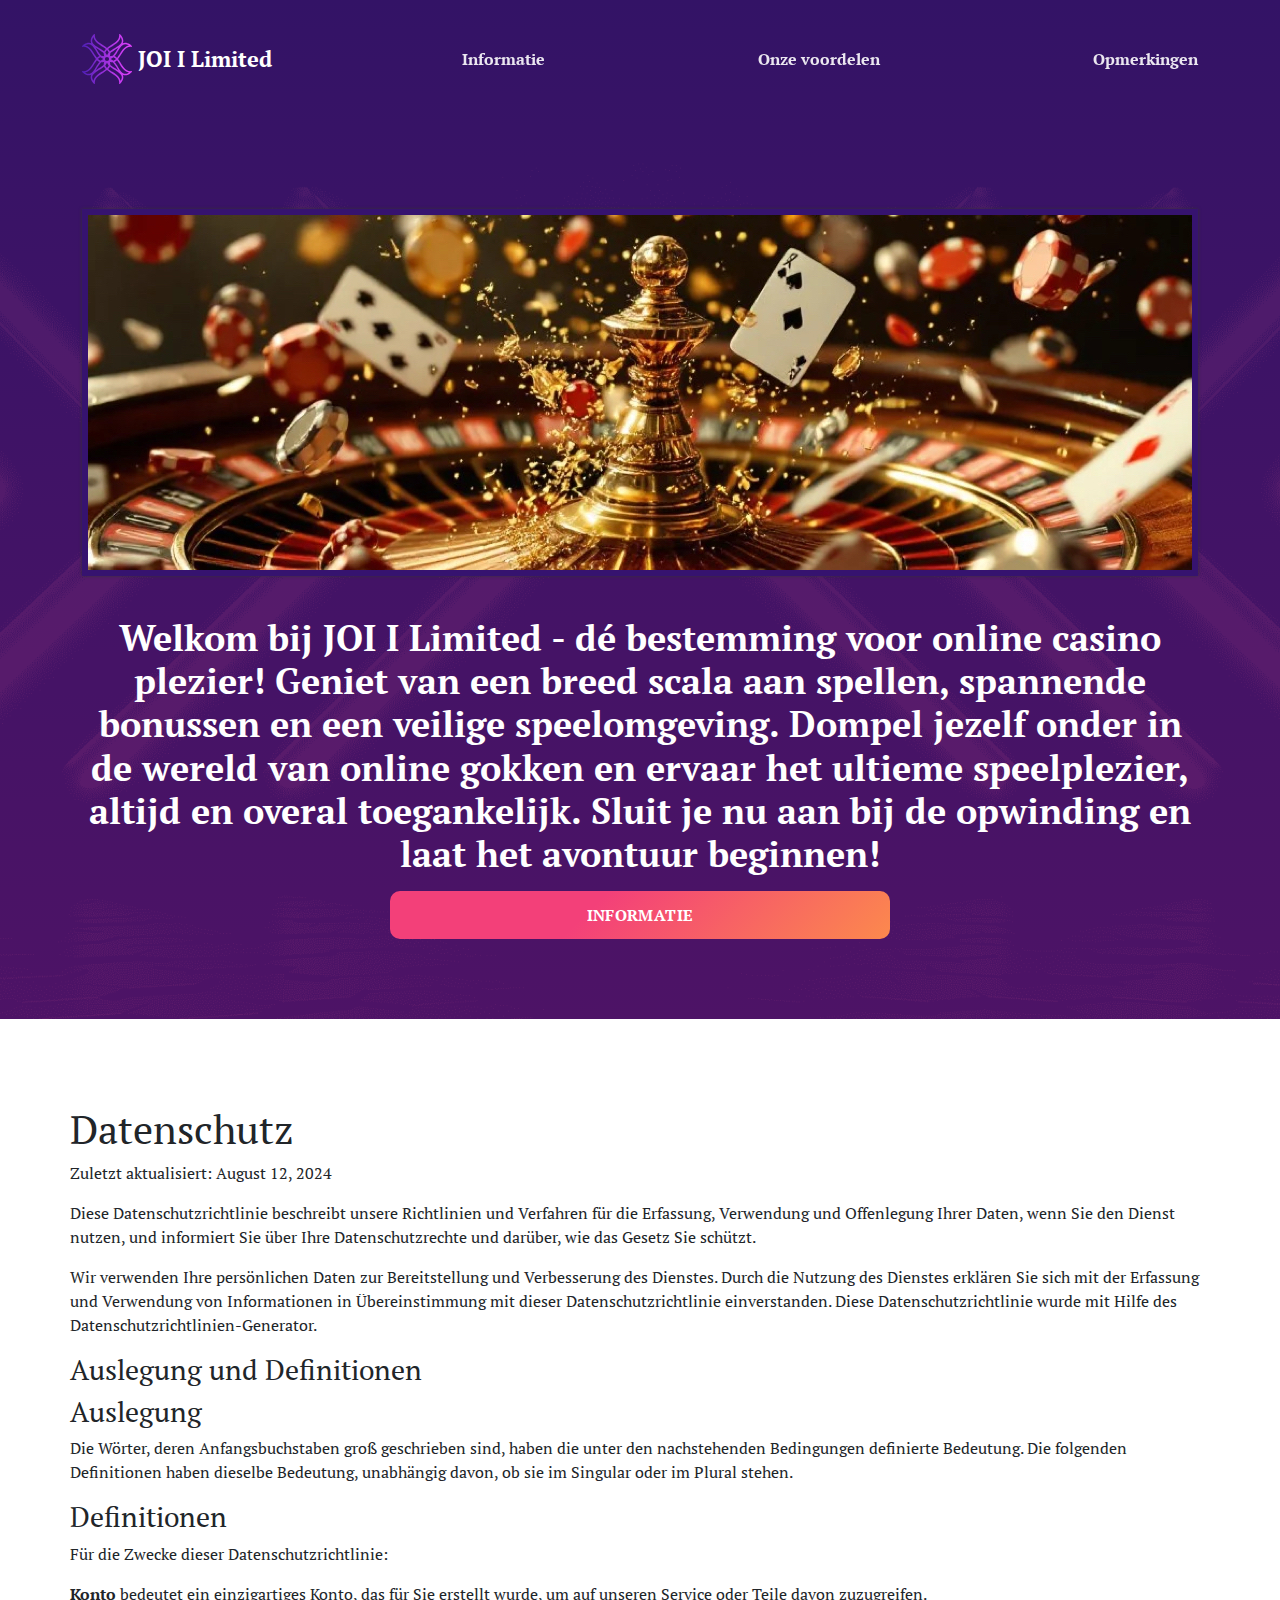
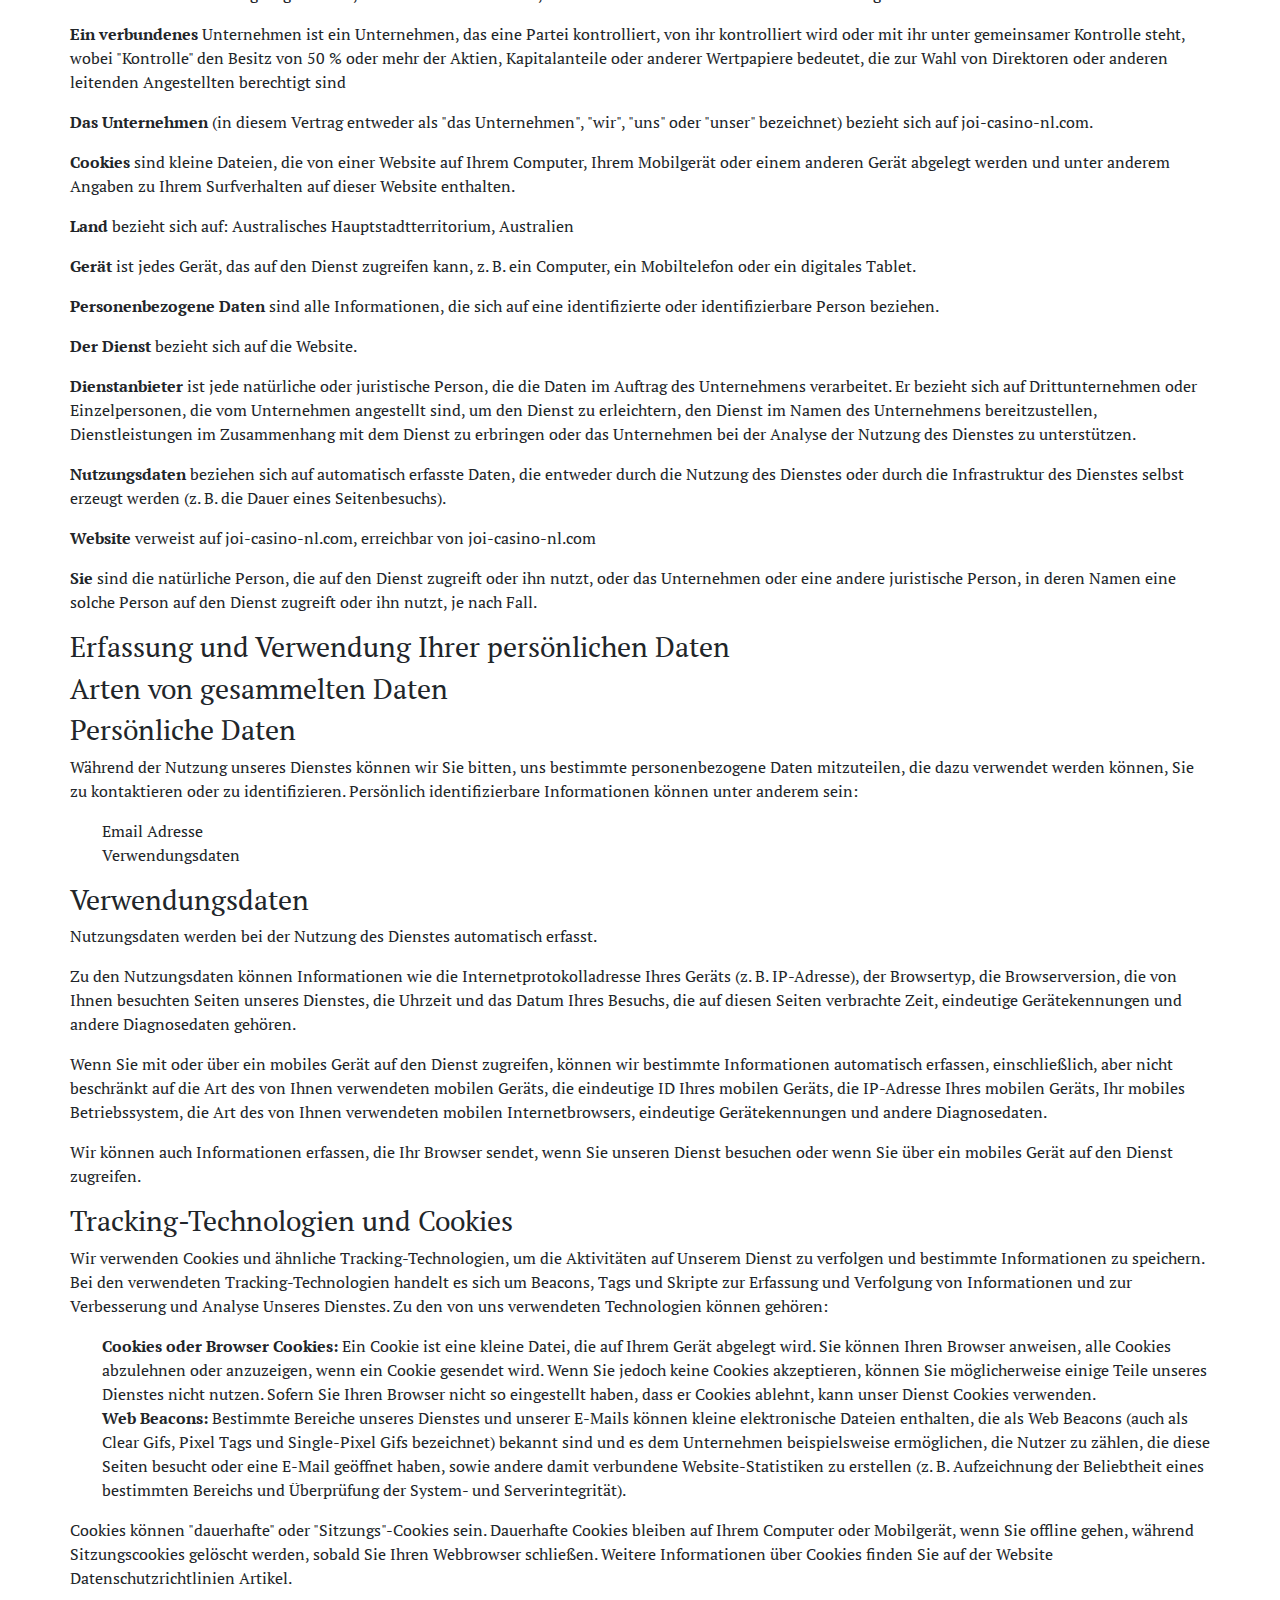
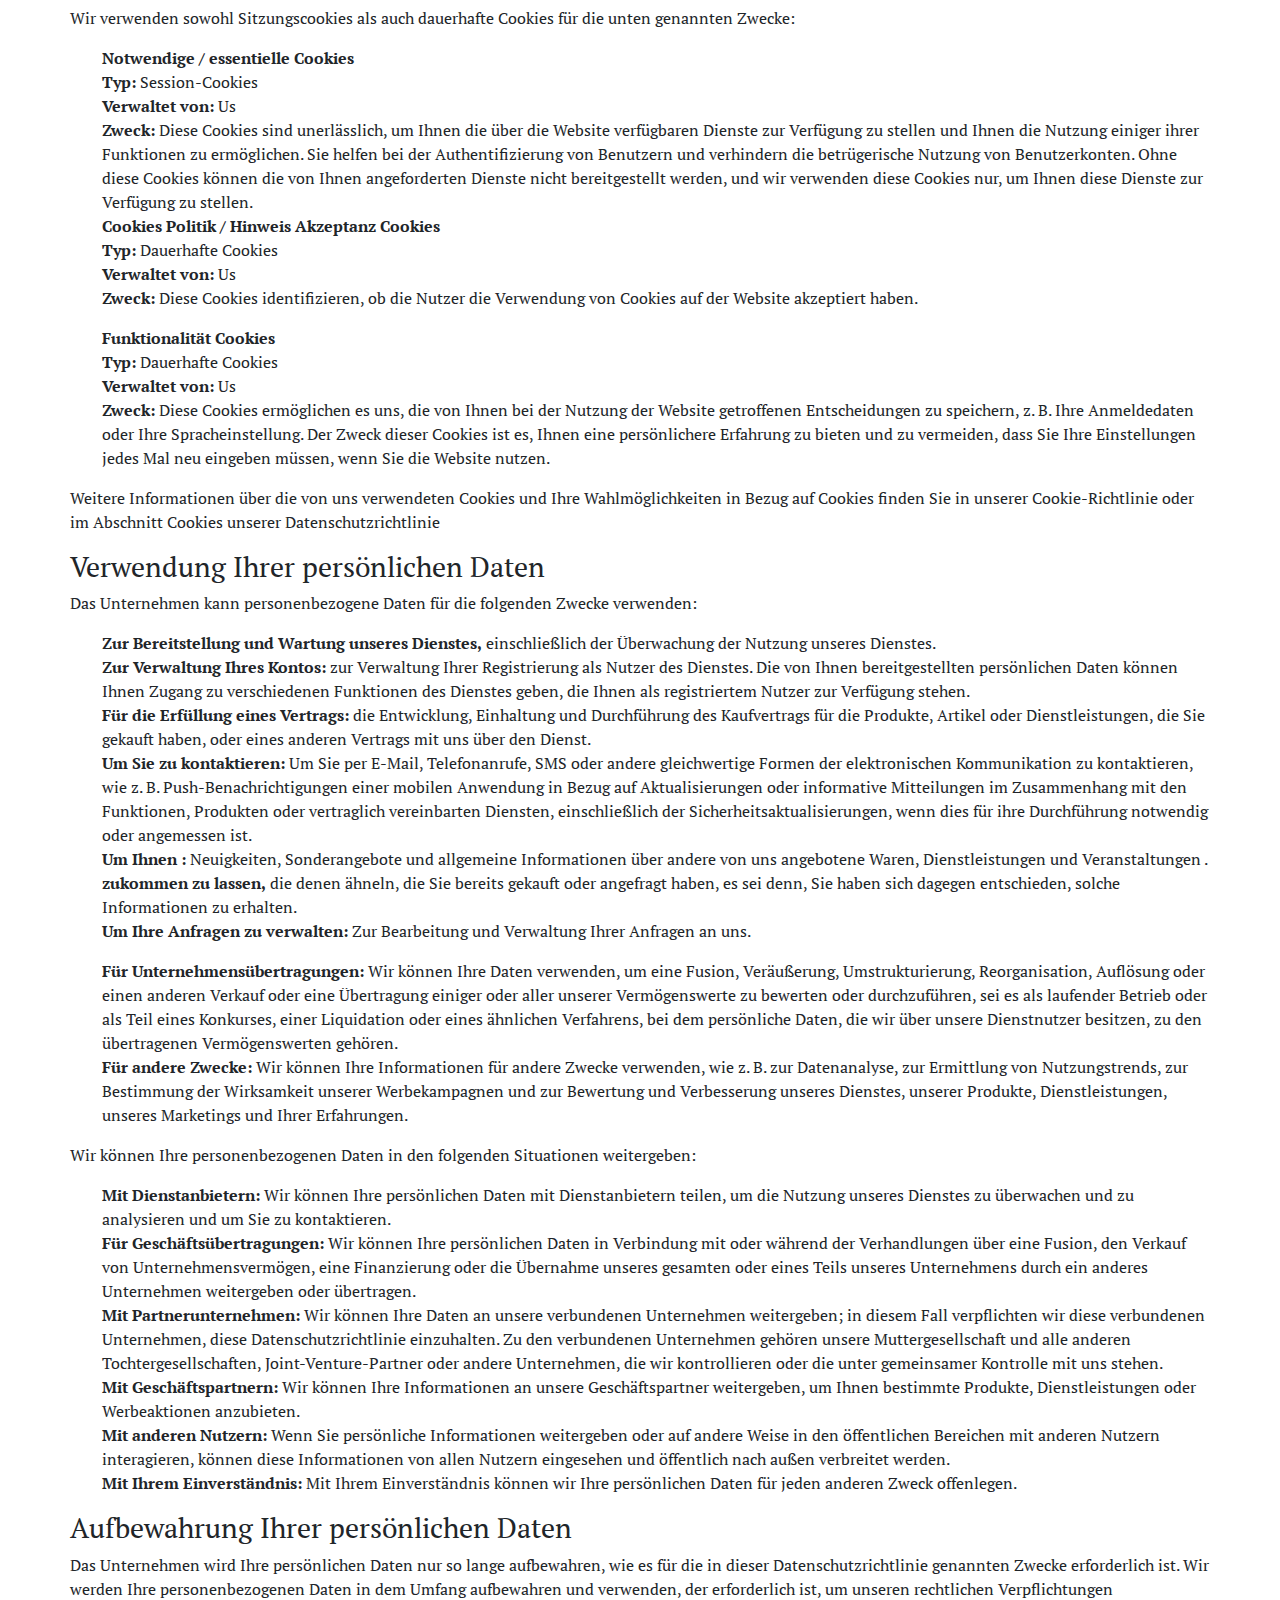
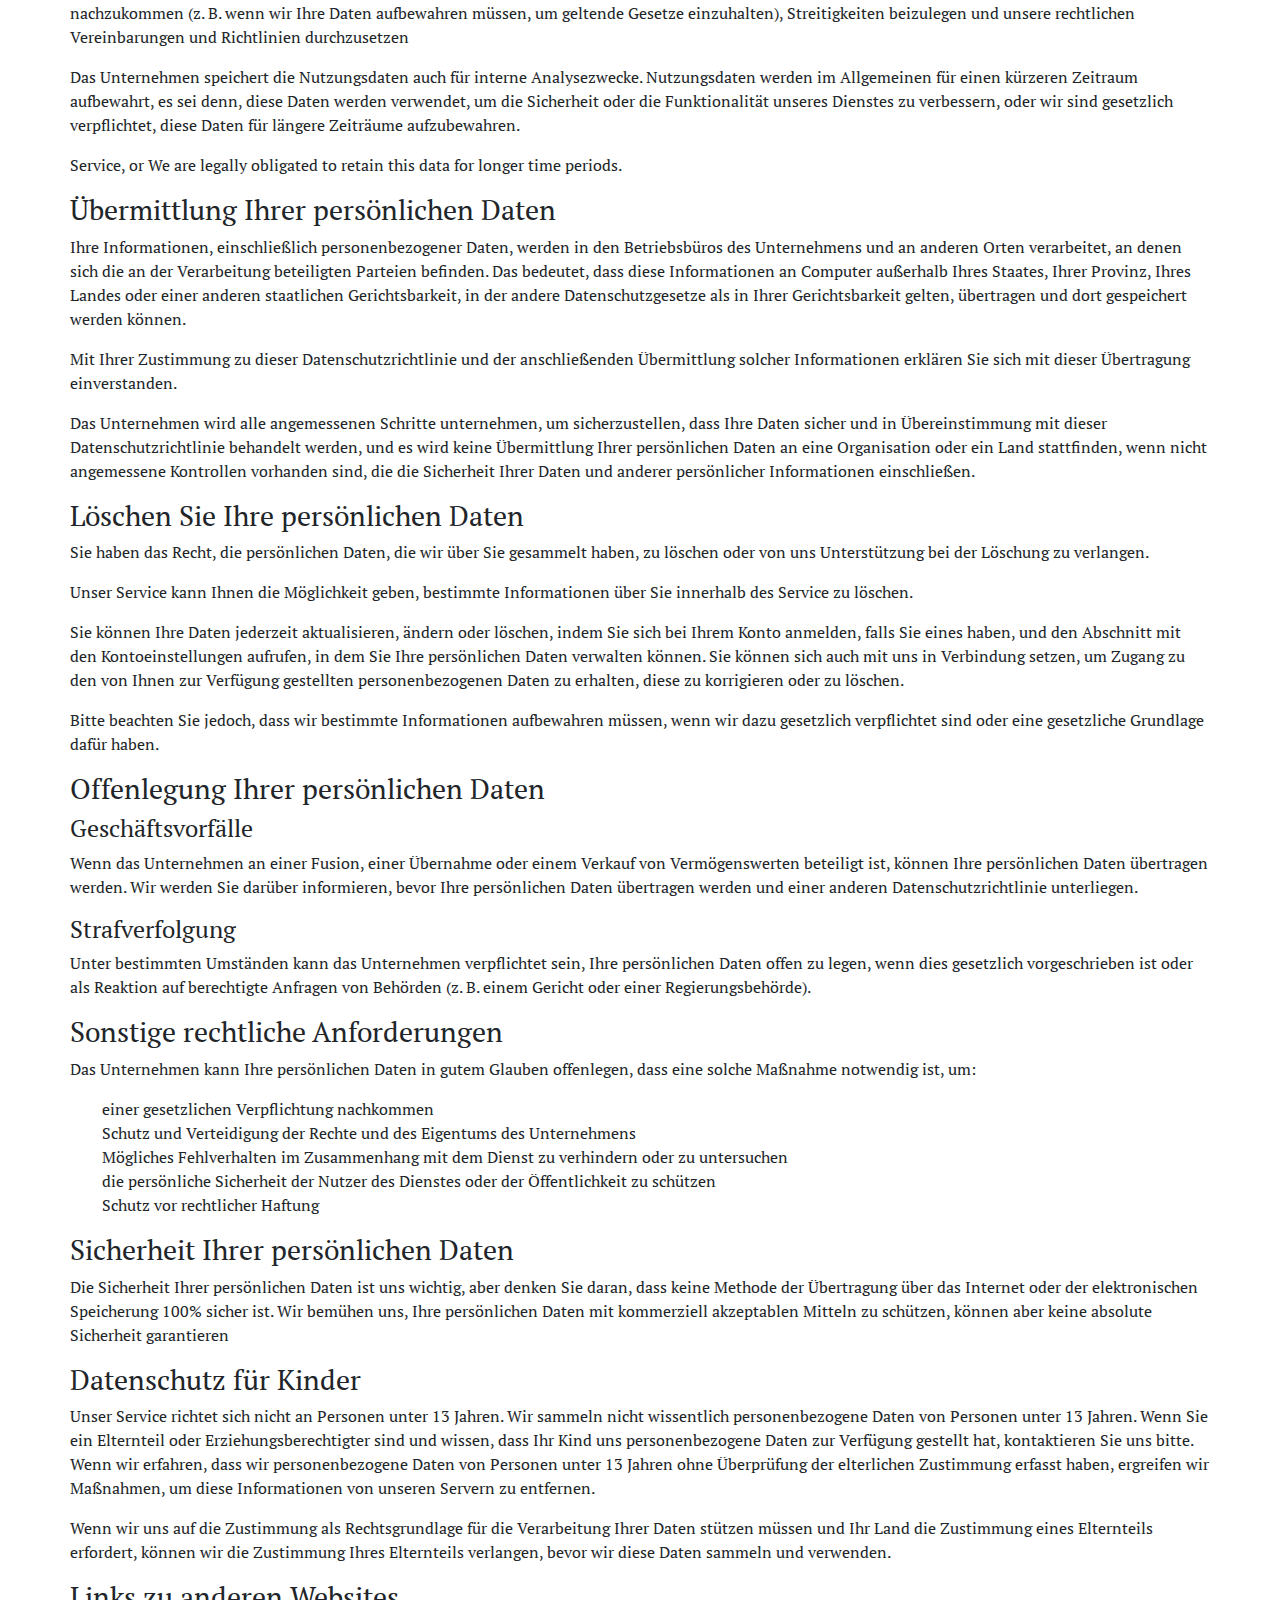
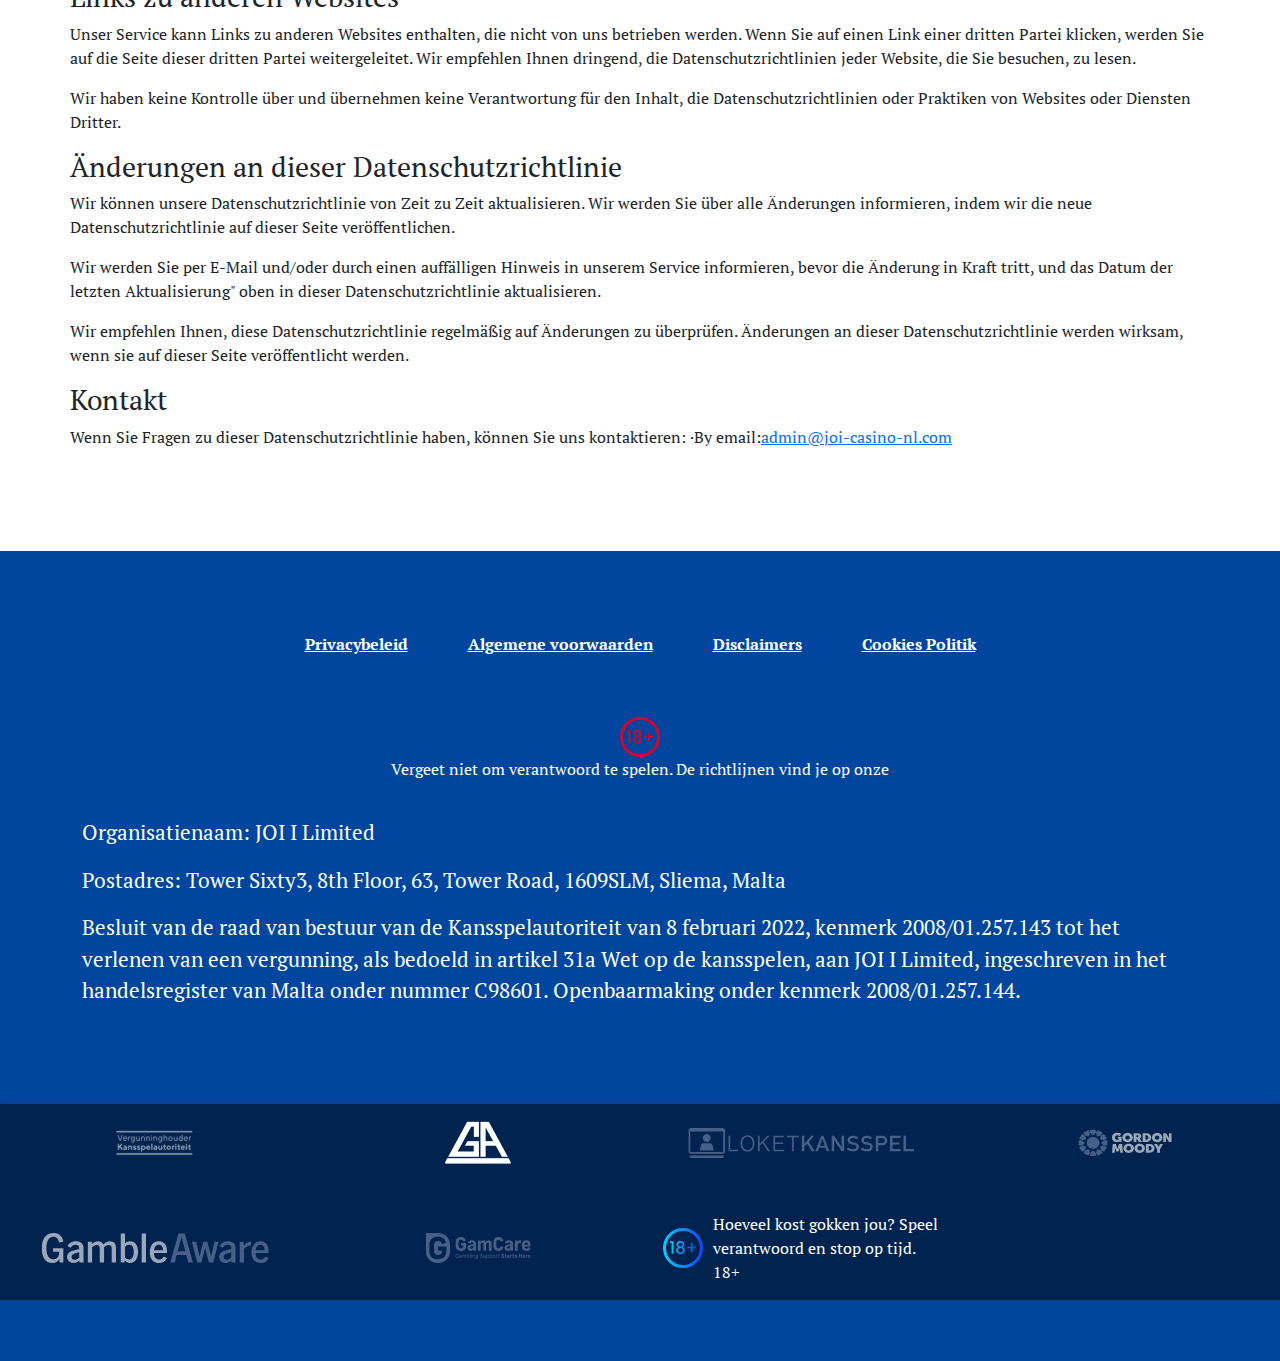
==== agreement.html @ bc94629d "1" ====
<!DOCTYPE html>
<html>
    <head>
        <meta charset="UTF-8">
        <meta name="viewport" content="width=device-width">
        <title>JOI I Limited : Privacybeleid</title>
        <meta property="og:title" content="JOI I Limited : Privacybeleid" />
        <meta property="og:image" content="homepage-logo.svg"/>
        
        <meta property="og:description" content="JOI I Limited : Privacybeleid">
        <meta name="description" content="JOI I Limited : Privacybeleid">
        <link rel="stylesheet" href="public/style/bootstrap.css">
        <link rel="stylesheet" href="public/style/jquery.fancybox.css">
        <link rel="stylesheet" href="public/style/button.css">
        <link rel="stylesheet" href="public/style/bootstrap-icons.css">
        <link rel="stylesheet" href="public/style/slick.css">
        <link rel="stylesheet" href="public/style/slick-theme.css">
        <link rel="preconnect" href="https://fonts.googleapis.com">
        <link rel="preconnect" href="https://fonts.gstatic.com" crossorigin>
        

        <link rel="shortcut icon" href="homepage-logo.svg" type="image/x-icon">
        <link href="https://fonts.googleapis.com/css2?family=PT+Serif:ital,wght@0,400;0,700;1,400;1,700&display=swap" rel="stylesheet">
        <link href="https://fonts.googleapis.com/css2?family=Bebas+Neue&display=swap" rel="stylesheet">
        <script src="public/script/jquery.min.js"></script>

        <style>
            li{
                list-style: none;
            }
            body{
                font-family: 'PT Serif', sans-serif !important;
                font-size: 1em;
                margin: 0;
                padding: 0;
                publicection: {publicction-white};
                box-sizing: border-box;
            }

            .wrapFirst{
                background-image: linear-gradient(to bottom, #36136f, #3e136f, #45136f, #4c136f, #52136f);
                min-height: 440px;
            }
            .bgbox{
                width: 100%;
                min-height: 440px;
                background: url(static/images/LightBackground-2025-01-03_17-19-060.png);
                background-position: center;
                background-size: cover;
                color: #ffffff;
            }
            .bgbox2{
                width: 100%;
                background: url(static/images/LightBackground-2025-01-03_17-19-061.png);
                background-position: center;
                background-size: cover;
                color: #ffffff;
            }
            .bgbox3{
                width: 100%;
                background: url(static/images/LightBackground-2025-01-03_17-19-062.png);
                background-position: center;
                background-size: cover;
                color: #ffffff;
            }
            .wrapFirst--logo{
                display: flex;
                align-items: center;
                gap: 6px;
            }
            .wrapFirst--logo img{
                width: 50px;
            }
            .wrapFirst--logo h2{
                font-size: 22px;
                font-weight: bold;
                margin: 0px;

            }
            .form-forma {
                display: flex;
                flex-publicection: column;
                gap: 14px;
            }
            
            .input-main--holderitem{
                display: block;
                width: 100%;
                padding: 0.375rem 0.75rem;
                font-size: 1rem;
                font-weight: 400;
                line-height: 1.5;
                color: #212529;
                background-color: #fff;
                background-clip: padding-box;
                border: 1px solid #ced4da;
                -webkit-appearance: none;
                -moz-appearance: none;
                appearance: none;
                border-radius: 0.25rem;
                transition: border-color .15s ease-in-out,box-shadow .15s ease-in-out;
            }
            .textarea-main--holderitem{
                width: 100%;
                border: 1px solid #ced4da;
                border-radius: 0.25rem;
                padding: 0.375rem 0.75rem;
            }
            .nav__container{
                padding-top: 34px;
                padding-bottom: 64px;
            }
            .navbar--box{
                padding: 0;
                margin: 0;
                display: flex;
                align-items: center;
                gap: 14px;
                justify-content: space-between;
            }
            .navbar--box li{
                list-style: none;
                font-weight: bold;
                text-transform: inherit;
                font-size: 16px;
                line-height: calc(16px - 1px);
            }
            .navbar--box a{
                text-decoration: none;
                color: inherit;
                opacity: 0.9;
            }
            .navbar--box a:hover{
                opacity: 0.7;
            }
            .header--block{
                padding-top: 61px;
                padding-bottom: 64px;
            }
            .header--block h3{
                font-size: 36px;
            }
            .header--block img{
                height: 367px;
                width: 100%;
                object-fit: cover;
                border: 6px solid #36136F;
                border-radius: 0px;
            }
            .header--block .row{
                align-items: center;
                position: relative;
            }
            .head-button{
                padding: 16px;
                text-decoration: none;
                max-width: 500px;
                width: 100%;
                margin: 16px auto;
            }
            .head-button:hover{
                color: inherit;
            }
            .flexBlock, .main--box{
                display: flex;
                flex-publicection: {flex_publicection_column_no_boot};
            }
            .bnw{
                background: #00469E;
                color: #ffffff;
            }
            .paddFirst{
                padding-top: 61px;
                padding-bottom: 61px;
            }
            .margFirst{
                margin-top: 61px;
                margin-bottom: 61px;
            }
            .comm--box{
                background: #36136F;
            }
           
            :root {
      --star-size: 22px;
      --star-color: rgb(235, 235, 235);
      --star-background: #009A44;
  }
  .starsbox {
      --percent: calc(var(--rating) / 5 * 100%);
      display: inline-block;
      font-size: var(--star-size);
      font-family: Times;
      line-height: 1;
  }
  .starsbox::before {
      content: '✶✶✶✶✶';
      letter-spacing: 3px;
      background: linear-gradient(90deg, var(--star-background) var(--percent), var(--star-color) var(--percent));
      -webkit-background-clip: text;
      -webkit-text-fill-color: transparent;
  }
  .review--block{
      display: flex;
      justify-content: center;
      gap: 23px;
      align-items: flex-start;
  }
  .review--block__item{
      display: flex;
      flex-direction: column;
      gap: 14px;
      width: 30%;
      align-items: center;
      justify-content: center;
      background: rgba(0,0,0,0.5); color: #fff;;
      padding: 16px;
      border-bottom: 0px solid #f7f3e9;
      border-top: 0px solid #f7f3e9;
      border-radius: 0px;
  }
  .review--block-image{
      display: flex;
      align-items: center;
      justify-content: space-between;
      gap: 14px;
      flex-direction: row;
      width: 100%;
  }
  .review--block-image__picture img{
      width: 82px;
      border-radius: 0%;
  }
  .review--block-info{
      text-align: start;
      display: flex;
      flex-direction: column;
      gap: 14px
  }
  .block-info__name{
      font-size: 16px;
      font-weight: 600;
      text-align: center;
  }
  @media(max-width:768px){
      .review--block{
          flex-direction: column;
      }
      .review--block__item{
          width: 100%;
      }
  }

            .benef-wrap{
      display: flex;
      flex-direction: column;
      gap: 16px;
  }
  .benef-wrap--item{
      display: flex;
      gap: 16px;
      align-items: center;
      background: rgba(0,0,0,0.5); color: #fff;
      padding: 16px;
      border-radius: 0px;
      border-top: 0px solid #1F0B3F;
      border-bottom: 0px solid #1F0B3F;
      box-shadow: 0px 0px 2px #393838;
  }
  .benef-wrap--item__number{
      font-size: 40px;
      width: calc(40px + 10px);
      flex-shrink: 0;
      opacity: 0.7;
  }
  .benef-wrap--item__text{
      font-size: 21px;
  }

            .gallery {
      display: grid;
      grid-template-columns: repeat(9, 1fr);
      grid-template-rows: repeat(6, 5vw);
      grid-gap: 1.5rem;
    }

    .gallery__img {
      width: 100%;
      height: 100%;
      object-fit: cover;
      display: block;
    }

    .gallery__item--1 {
      grid-column-start: 1;
      grid-column-end: 4;
      grid-row-start: 1;
      grid-row-end: 4;
    }

    .gallery__item--2 {
      grid-column-start: 4;
      grid-column-end: 7;
      grid-row-start: 1;
      grid-row-end: 4;

    }

    .gallery__item--3 {
      grid-column-start: 7;
      grid-column-end: 10;
      grid-row-start: 1;
      grid-row-end: 4;
    }

    .gallery__item--4 {
      grid-column-start: 1;
      grid-column-end: 4;
      grid-row-start: 4;
      grid-row-end: 7;
    }

    .gallery__item--5 {
      grid-column-start: 4;
      grid-column-end: 7;
      grid-row-start: 4;
      grid-row-end: 7;
    }

    .gallery__item--6 {
      grid-column-start: 7;
      grid-column-end: 10;
      grid-row-start: 4;
      grid-row-end: 7;
    }

            .mainPic--box img{
                max-width: 100%;
                height: 100%;
                object-fit: cover;
            }
            figure{
                margin: 0;
            }
            .partners--box{

            }
            .partners--box h3{
                font-size: 36px;
                font-weight: 600;
                margin-bottom: 34px;
                text-align: start;
            }

            .partnersBlock--item{
                margin: 0px 25px;
            }
            .partnersBlock--item img{
                max-width: 220px;
                width: 100%;
                height: 100px;
                object-fit: contain;
                margin: 0 auto;
            }
            .prc--box{
                font-size: 36px;
                margin-bottom: 0;
                font-weight: 600;
                color: #36136F;
            }
            .benef-wrap{
      display: flex;
      flex-direction: column;
      gap: 16px;
  }
  .benef-wrap--item{
      display: flex;
      gap: 16px;
      align-items: center;
      background: rgba(0,0,0,0.5); color: #fff;
      padding: 16px;
      border-radius: 0px;
      border-top: 0px solid #1F0B3F;
      border-bottom: 0px solid #1F0B3F;
      box-shadow: 0px 0px 2px #393838;
  }
  .benef-wrap--item__number{
      font-size: 40px;
      width: calc(40px + 10px);
      flex-shrink: 0;
      opacity: 0.7;
  }
  .benef-wrap--item__text{
      font-size: 21px;
  }
            .formhere{
                display: flex;
                gap: 23px;
            }
            .formhere form > div{
                margin: 16px 0px;
            }
            .formhere button{
                padding: 14px;
                width: 100%;
            }
            .slick-dots li.slick-active button:before, .slick-dots li button:before{
                color: #ffffff;
            }
            .callout--box .row{
                flex-publicection: {flex_publicection_noboot_row};
            }
            .mntbn{
                text-decoration: none;
                width: 100%;
                max-width: 600px;
                margin: 34px auto 0px auto;
                padding: 16px;
                color: inherit;
                display: flex;
                align-items: center;
                justify-content: center;
            }
            .mntbn:hover{
                color: inherit;
            }
            .contact--box .row{
                flex-publicection: {flex_publicection_noboot_row};
            }
            .contacting{
              display: flex;
              align-items: center;
              gap: 16px;
              font-weight: 600;
              width: 100%;
              margin: 0 auto;
              justify-content: center;
              flex-wrap: wrap;
            }
            .contacting__item{
                display: flex;
                align-items: center;
                gap: 6px;
            }

            .contacting__item a{
                text-decoration: none;
                color: inherit;
            }

            .prbvb{
              display: flex;
              gap: 60px;
              align-items: center;
              justify-content: center;
              flex-wrap: wrap;
            }
            .prbvb a{
              color: inherit;
              text-decoration: underline !important;
            }
            .prbvb a:hover{
              text-decoration: none;
            }
            .contact--box form{
                display: flex;
                flex-publicection: column;
                gap: 14px;
            }
            .contact--box form > div{
                display: flex;
                gap: 6px;
            }
            .contact--box h4{
                margin-bottom: 14px;
            }
            .contact--box form button{
                padding: 6px;
                width: 100%;
            }
            .contact--box form a{
                color: inherit;
                opacity: 0.8;
            }
            
            .review--item__ibox img {
                width: 85px !important;
            }

           


            @media (min-width: 576px){
                #cookie-account--thumbnailme.show{
                    display: flex;
                }

            }

            @media (max-width: 575px){
                #cookie-account--thumbnailme.show{
                    display: flex;
                    flex-publicection: column;
                }
                button{
                    width: 100%;
                }
            }
            .partnersBlock{
                publicection: ltr;
            }
            @media (max-width: 992px){
    .header-logo h1{
        font-size: 22px;
    }
    .header--block .row{
        flex-publicection: column-reverse !important;
        text-align: center;
    }
    .header--block h3{
        margin-top: 30px;
    }
}
@media(max-width: 760px){
    .contact--box .row{
        flex-publicection: column !important;
        gap: 30px;
    }
    .nav__container .row{
        flex-publicection: column !important;
        gap: 30px;
    }
    .navbar--box{
        flex-wrap: wrap;
    }
    .nav__container .col-4, .nav__container .col-8{
        width: 100% !important;
    }
    .wrapFirst--logo{
        justify-content: center;
    }
    .header--block img{
        height: auto;
    }
    .header--block h3{
        font-size: 28px;
    }

}
@media(max-width: 480px){
    .navbar--box{
        flex-publicection: column;
    }

}
            @media(max-width:1620px){


              .prtns {
                grid-template-columns: repeat(4, 1fr) !important;
              }
            }

            @media(max-width: 992px){


              .prtns {
                grid-template-columns: repeat(3, 1fr) !important;
              }
            }

            @media(max-width: 768px){


              .prtns {
                grid-template-columns: repeat(2, 1fr) !important;
              }
            }


            @media(max-width:575px){
              .prtns {
                grid-template-columns: repeat(1, 1fr) !important;
              }
            }
            .prtns{
              display: grid;
              grid-template-columns: repeat(7, 1fr);
              gap: 46px;
              align-items: center;
              background: rgba(0,0,0,0.5); color: #fff;
              padding: 16px;
              border-radius: 0px;
              border-top: 0px solid #1F0B3F;
              border-bottom: 0px solid #1F0B3F;
              box-shadow: 0px 0px 2px #393838;
            }

            .prtns a{
              flex: 1;
              display: flex;
              gap: 10px;
              justify-content: center;
            }
        </style>
        
        
        </head>

        <body>
            
            <div class="wrapFirst">
                <div class="bgbox">
                    <div class="container nav__container offerfw--details">
                        <div class="row" style="align-items: center;">
                            <div class="col-4">
                                <div class="wrapFirst--logo">
                                    <img src="homepage-logo.svg" alt="">
                                    <h2>JOI I Limited</h2>
                                </div>
                            </div>
                            <div class="col-8">
                                <ul class="navbar--box">
                                    <li><a href="./#ab">Informatie</a></li>
                                    <li><a href="./#bf">Onze voordelen</a></li>
                                    <li><a href="./#rw">Opmerkingen</a></li>
                                     
                                </ul>
                            </div>
                        </div>
                    </div>
                    <div class="container header--block">
                        <div class="row flex-column-reverse">
                            <div class="col">
                                <h3 class="fw-bold">Welkom bij JOI I Limited - dé bestemming voor online casino plezier! Geniet van een breed scala aan spellen, spannende bonussen en een veilige speelomgeving. Dompel jezelf onder in de wereld van online gokken en ervaar het ultieme speelplezier, altijd en overal toegankelijk. Sluit je nu aan bij de opwinding en laat het avontuur beginnen!</h3>
                                <a href="./#ab" class="bt-2 head-button">Informatie</a>
                            </div>
                            <div class="col">
                                <img src="static/images/1.jpg" alt="">
                            </div>
                        </div>
                    </div>
                </div>
            </div>
            

<div class="container" style="padding: 86px 0px;">
    <div class="content-block privacy-one">
        <div class="Dtnv"><h1 class="HAok">Datenschutz</h1>
            <p class="gRDv">Zuletzt aktualisiert: August 12, 2024</p>
            <p class="gRDv">Diese Datenschutzrichtlinie beschreibt unsere Richtlinien und Verfahren für die Erfassung,
                Verwendung und Offenlegung Ihrer Daten, wenn Sie den Dienst nutzen, und informiert Sie über Ihre
                Datenschutzrechte und darüber, wie das Gesetz Sie schützt.</p>
            <p class="gRDv">Wir verwenden Ihre persönlichen Daten zur Bereitstellung und Verbesserung des Dienstes.
                Durch die Nutzung des Dienstes erklären Sie sich mit der Erfassung und Verwendung von Informationen in
                Übereinstimmung mit dieser Datenschutzrichtlinie einverstanden. Diese Datenschutzrichtlinie wurde mit
                Hilfe des Datenschutzrichtlinien-Generator.</p>
            <h3 class="HAok">Auslegung und Definitionen</h3>
            <h3 class="HAok">Auslegung</h3>
            <p class="gRDv">Die Wörter, deren Anfangsbuchstaben groß geschrieben sind, haben die unter den nachstehenden
                Bedingungen definierte Bedeutung. Die folgenden Definitionen haben dieselbe Bedeutung, unabhängig davon,
                ob sie im Singular oder im Plural stehen.</p>
            <h3 class="HAok">Definitionen</h3>
            <p class="gRDv">Für die Zwecke dieser Datenschutzrichtlinie:</p>
            <p class="gRDv"><strong>Konto </strong> bedeutet ein einzigartiges Konto, das für Sie erstellt wurde, um auf
                unseren Service oder Teile davon zuzugreifen.</p>
            <p class="gRDv"><strong>Ein verbundenes </strong> Unternehmen ist ein Unternehmen, das eine Partei
                kontrolliert, von ihr kontrolliert wird oder mit ihr unter gemeinsamer Kontrolle steht, wobei
                "Kontrolle" den Besitz von 50 % oder mehr der Aktien, Kapitalanteile oder anderer Wertpapiere bedeutet,
                die zur Wahl von Direktoren oder anderen leitenden Angestellten berechtigt sind</p>
            <p class="gRDv"><strong>Das Unternehmen </strong> (in diesem Vertrag entweder als "das Unternehmen", "wir",
                "uns" oder "unser" bezeichnet) bezieht sich auf joi-casino-nl.com.</p>
            <p class="gRDv"><strong>Cookies </strong> sind kleine Dateien, die von einer Website auf Ihrem Computer,
                Ihrem Mobilgerät oder einem anderen Gerät abgelegt werden und unter anderem Angaben zu Ihrem
                Surfverhalten auf dieser Website enthalten.</p>
            <p class="gRDv"><strong>Land </strong> bezieht sich auf: Australisches Hauptstadtterritorium, Australien</p>
            <p class="gRDv"><strong>Gerät </strong> ist jedes Gerät, das auf den Dienst zugreifen kann, z. B. ein
                Computer, ein Mobiltelefon oder ein digitales Tablet.</p>
            <p class="gRDv"><strong>Personenbezogene Daten </strong> sind alle Informationen, die sich auf eine
                identifizierte oder identifizierbare Person beziehen.</p>
            <p class="gRDv"><strong>Der Dienst </strong> bezieht sich auf die Website.</p>
            <p class="gRDv"><strong>Dienstanbieter</strong> ist jede natürliche oder juristische Person, die die Daten
                im Auftrag des Unternehmens verarbeitet. Er bezieht sich auf Drittunternehmen oder Einzelpersonen, die
                vom Unternehmen angestellt sind, um den Dienst zu erleichtern, den Dienst im Namen des Unternehmens
                bereitzustellen, Dienstleistungen im Zusammenhang mit dem Dienst zu erbringen oder das Unternehmen bei
                der Analyse der Nutzung des Dienstes zu unterstützen.</p>
            <p class="gRDv"><strong>Nutzungsdaten </strong> beziehen sich auf automatisch erfasste Daten, die entweder
                durch die Nutzung des Dienstes oder durch die Infrastruktur des Dienstes selbst erzeugt werden (z. B.
                die Dauer eines Seitenbesuchs).</p>
            <p class="gRDv"><strong>Website </strong> verweist auf joi-casino-nl.com, erreichbar von joi-casino-nl.com
            </p>
            <p class="gRDv"><strong>Sie</strong> sind die natürliche Person, die auf den Dienst zugreift oder ihn nutzt,
                oder das Unternehmen oder eine andere juristische Person, in deren Namen eine solche Person auf den
                Dienst zugreift oder ihn nutzt, je nach Fall.</p>
            <h3 class="HAok">Erfassung und Verwendung Ihrer persönlichen Daten</h3>
            <h3 class="HAok">Arten von gesammelten Daten</h3>
            <h3 class="HAok">Persönliche Daten</h3>
            <p class="gRDv">Während der Nutzung unseres Dienstes können wir Sie bitten, uns bestimmte personenbezogene
                Daten mitzuteilen, die dazu verwendet werden können, Sie zu kontaktieren oder zu identifizieren.
                Persönlich identifizierbare Informationen können unter anderem sein:</p>
            <ul>
                <li class="gRDv">Email Adresse</li>
                <li class="gRDv">Verwendungsdaten</li>
            </ul>
            <h3 class="HAok">Verwendungsdaten</h3>
            <p class="gRDv">Nutzungsdaten werden bei der Nutzung des Dienstes automatisch erfasst.</p>
            <p class="gRDv">Zu den Nutzungsdaten können Informationen wie die Internetprotokolladresse Ihres Geräts (z.
                B. IP-Adresse), der Browsertyp, die Browserversion, die von Ihnen besuchten Seiten unseres Dienstes, die
                Uhrzeit und das Datum Ihres Besuchs, die auf diesen Seiten verbrachte Zeit, eindeutige Gerätekennungen
                und andere Diagnosedaten gehören.</p>
            <p class="gRDv">Wenn Sie mit oder über ein mobiles Gerät auf den Dienst zugreifen, können wir bestimmte
                Informationen automatisch erfassen, einschließlich, aber nicht beschränkt auf die Art des von Ihnen
                verwendeten mobilen Geräts, die eindeutige ID Ihres mobilen Geräts, die IP-Adresse Ihres mobilen Geräts,
                Ihr mobiles Betriebssystem, die Art des von Ihnen verwendeten mobilen Internetbrowsers, eindeutige
                Gerätekennungen und andere Diagnosedaten.</p>
            <p class="gRDv">Wir können auch Informationen erfassen, die Ihr Browser sendet, wenn Sie unseren Dienst
                besuchen oder wenn Sie über ein mobiles Gerät auf den Dienst zugreifen.</p>
            <h3 class="HAok">Tracking-Technologien und Cookies</h3>
            <p class="gRDv">Wir verwenden Cookies und ähnliche Tracking-Technologien, um die Aktivitäten auf Unserem
                Dienst zu verfolgen und bestimmte Informationen zu speichern. Bei den verwendeten Tracking-Technologien
                handelt es sich um Beacons, Tags und Skripte zur Erfassung und Verfolgung von Informationen und zur
                Verbesserung und Analyse Unseres Dienstes. Zu den von uns verwendeten Technologien können gehören:</p>
            <ul>
                <li class="gRDv"><strong>Cookies oder Browser Cookies:</strong> Ein Cookie ist eine kleine Datei, die
                    auf Ihrem Gerät abgelegt wird. Sie können Ihren Browser anweisen, alle Cookies abzulehnen oder
                    anzuzeigen, wenn ein Cookie gesendet wird. Wenn Sie jedoch keine Cookies akzeptieren, können Sie
                    möglicherweise einige Teile unseres Dienstes nicht nutzen. Sofern Sie Ihren Browser nicht so
                    eingestellt haben, dass er Cookies ablehnt, kann unser Dienst Cookies verwenden.
                </li>
                <li class="gRDv"><strong>Web Beacons:</strong> Bestimmte Bereiche unseres Dienstes und unserer E-Mails
                    können kleine elektronische Dateien enthalten, die als Web Beacons (auch als Clear Gifs, Pixel Tags
                    und Single-Pixel Gifs bezeichnet) bekannt sind und es dem Unternehmen beispielsweise ermöglichen,
                    die Nutzer zu zählen, die diese Seiten besucht oder eine E-Mail geöffnet haben, sowie andere damit
                    verbundene Website-Statistiken zu erstellen (z. B. Aufzeichnung der Beliebtheit eines bestimmten
                    Bereichs und Überprüfung der System- und Serverintegrität).
                </li>
            </ul>
            <p class="gRDv">Cookies können "dauerhafte" oder "Sitzungs"-Cookies sein. Dauerhafte Cookies bleiben auf
                Ihrem Computer oder Mobilgerät, wenn Sie offline gehen, während Sitzungscookies gelöscht werden, sobald
                Sie Ihren Webbrowser schließen. Weitere Informationen über Cookies finden Sie auf der Website
                Datenschutzrichtlinien Artikel.</p>
            <p class="gRDv">Wir verwenden sowohl Sitzungscookies als auch dauerhafte Cookies für die unten genannten
                Zwecke:</p>
            <ul>
                <li class="gRDv"><strong>Notwendige / essentielle Cookies</strong><br><strong>Typ:</strong>
                    Session-Cookies<br><strong>Verwaltet von:</strong> Us<br><strong>Zweck:</strong> Diese Cookies sind
                    unerlässlich, um Ihnen die über die Website verfügbaren Dienste zur Verfügung zu stellen und Ihnen
                    die Nutzung einiger ihrer Funktionen zu ermöglichen. Sie helfen bei der Authentifizierung von
                    Benutzern und verhindern die betrügerische Nutzung von Benutzerkonten. Ohne diese Cookies können die
                    von Ihnen angeforderten Dienste nicht bereitgestellt werden, und wir verwenden diese Cookies nur, um
                    Ihnen diese Dienste zur Verfügung zu stellen.
                </li>
                <li class="gRDv"><strong>Cookies Politik / Hinweis Akzeptanz Cookies</strong><br><strong>Typ:</strong>
                    Dauerhafte Cookies<br><strong>Verwaltet von:</strong> Us<br><strong>Zweck:</strong> Diese Cookies
                    identifizieren, ob die Nutzer die Verwendung von Cookies auf der Website akzeptiert haben.
                </li>
            </ul>
            <ul>
                <li class="gRDv"><strong>Funktionalität Cookies</strong><br><strong>Typ:</strong> Dauerhafte Cookies<br><strong>Verwaltet
                    von:</strong> Us<br><strong>Zweck:</strong> Diese Cookies ermöglichen es uns, die von Ihnen bei der
                    Nutzung der Website getroffenen Entscheidungen zu speichern, z. B. Ihre Anmeldedaten oder Ihre
                    Spracheinstellung. Der Zweck dieser Cookies ist es, Ihnen eine persönlichere Erfahrung zu bieten und
                    zu vermeiden, dass Sie Ihre Einstellungen jedes Mal neu eingeben müssen, wenn Sie die Website
                    nutzen.
                </li>
            </ul>
            <p class="gRDv">Weitere Informationen über die von uns verwendeten Cookies und Ihre Wahlmöglichkeiten in
                Bezug auf Cookies finden Sie in unserer Cookie-Richtlinie oder im Abschnitt Cookies unserer
                Datenschutzrichtlinie</p>
            <h3 class="HAok">Verwendung Ihrer persönlichen Daten</h3>
            <p class="gRDv">Das Unternehmen kann personenbezogene Daten für die folgenden Zwecke verwenden:</p>
            <ul>
                <li class="gRDv"><strong>Zur Bereitstellung und Wartung unseres Dienstes,</strong> einschließlich der
                    Überwachung der Nutzung unseres Dienstes.
                </li>
                <li class="gRDv"><strong>Zur Verwaltung Ihres Kontos:</strong> zur Verwaltung Ihrer Registrierung als
                    Nutzer des Dienstes. Die von Ihnen bereitgestellten persönlichen Daten können Ihnen Zugang zu
                    verschiedenen Funktionen des Dienstes geben, die Ihnen als registriertem Nutzer zur Verfügung
                    stehen.
                </li>
                <li class="gRDv"><strong>Für die Erfüllung eines Vertrags:</strong> die Entwicklung, Einhaltung und
                    Durchführung des Kaufvertrags für die Produkte, Artikel oder Dienstleistungen, die Sie gekauft
                    haben, oder eines anderen Vertrags mit uns über den Dienst.
                </li>
                <li class="gRDv"><strong>Um Sie zu kontaktieren:</strong> Um Sie per E-Mail, Telefonanrufe, SMS oder
                    andere gleichwertige Formen der elektronischen Kommunikation zu kontaktieren, wie z. B.
                    Push-Benachrichtigungen einer mobilen Anwendung in Bezug auf Aktualisierungen oder informative
                    Mitteilungen im Zusammenhang mit den Funktionen, Produkten oder vertraglich vereinbarten Diensten,
                    einschließlich der Sicherheitsaktualisierungen, wenn dies für ihre Durchführung notwendig oder
                    angemessen ist.
                </li>
                <li class="gRDv"><strong>Um Ihnen :</strong> Neuigkeiten, Sonderangebote und allgemeine Informationen
                    über andere von uns angebotene Waren, Dienstleistungen und Veranstaltungen . <strong>zukommen zu
                        lassen,</strong> die denen ähneln, die Sie bereits gekauft oder angefragt haben, es sei denn,
                    Sie haben sich dagegen entschieden, solche Informationen zu erhalten.
                </li>
                <li class="gRDv"><strong>Um Ihre Anfragen zu verwalten:</strong> Zur Bearbeitung und Verwaltung Ihrer
                    Anfragen an uns.
                </li>
            </ul>
            <ul>
                <li class="gRDv"><strong>Für Unternehmensübertragungen:</strong> Wir können Ihre Daten verwenden, um
                    eine Fusion, Veräußerung, Umstrukturierung, Reorganisation, Auflösung oder einen anderen Verkauf
                    oder eine Übertragung einiger oder aller unserer Vermögenswerte zu bewerten oder durchzuführen, sei
                    es als laufender Betrieb oder als Teil eines Konkurses, einer Liquidation oder eines ähnlichen
                    Verfahrens, bei dem persönliche Daten, die wir über unsere Dienstnutzer besitzen, zu den
                    übertragenen Vermögenswerten gehören.
                </li>
                <li class="gRDv"><strong>Für andere Zwecke:</strong> Wir können Ihre Informationen für andere Zwecke
                    verwenden, wie z. B. zur Datenanalyse, zur Ermittlung von Nutzungstrends, zur Bestimmung der
                    Wirksamkeit unserer Werbekampagnen und zur Bewertung und Verbesserung unseres Dienstes, unserer
                    Produkte, Dienstleistungen, unseres Marketings und Ihrer Erfahrungen.
                </li>
            </ul>
            <p class="gRDv">Wir können Ihre personenbezogenen Daten in den folgenden Situationen weitergeben:</p>
            <ul>
                <li class="gRDv"><strong>Mit Dienstanbietern:</strong> Wir können Ihre persönlichen Daten mit
                    Dienstanbietern teilen, um die Nutzung unseres Dienstes zu überwachen und zu analysieren und um Sie
                    zu kontaktieren.
                </li>
                <li class="gRDv"><strong>Für Geschäftsübertragungen:</strong> Wir können Ihre persönlichen Daten in
                    Verbindung mit oder während der Verhandlungen über eine Fusion, den Verkauf von
                    Unternehmensvermögen, eine Finanzierung oder die Übernahme unseres gesamten oder eines Teils unseres
                    Unternehmens durch ein anderes Unternehmen weitergeben oder übertragen.
                </li>
                <li class="gRDv"><strong>Mit Partnerunternehmen:</strong> Wir können Ihre Daten an unsere verbundenen
                    Unternehmen weitergeben; in diesem Fall verpflichten wir diese verbundenen Unternehmen, diese
                    Datenschutzrichtlinie einzuhalten. Zu den verbundenen Unternehmen gehören unsere Muttergesellschaft
                    und alle anderen Tochtergesellschaften, Joint-Venture-Partner oder andere Unternehmen, die wir
                    kontrollieren oder die unter gemeinsamer Kontrolle mit uns stehen.
                </li>
                <li class="gRDv"><strong>Mit Geschäftspartnern:</strong> Wir können Ihre Informationen an unsere
                    Geschäftspartner weitergeben, um Ihnen bestimmte Produkte, Dienstleistungen oder Werbeaktionen
                    anzubieten.
                </li>
                <li class="gRDv"><strong>Mit anderen Nutzern:</strong> Wenn Sie persönliche Informationen weitergeben
                    oder auf andere Weise in den öffentlichen Bereichen mit anderen Nutzern interagieren, können diese
                    Informationen von allen Nutzern eingesehen und öffentlich nach außen verbreitet werden.
                </li>
                <li class="gRDv"><strong>Mit Ihrem Einverständnis:</strong> Mit Ihrem Einverständnis können wir Ihre
                    persönlichen Daten für jeden anderen Zweck offenlegen.
                </li>
            </ul>
            <h3 class="HAok">Aufbewahrung Ihrer persönlichen Daten</h3>
            <p class="gRDv">Das Unternehmen wird Ihre persönlichen Daten nur so lange aufbewahren, wie es für die in
                dieser Datenschutzrichtlinie genannten Zwecke erforderlich ist. Wir werden Ihre personenbezogenen Daten
                in dem Umfang aufbewahren und verwenden, der erforderlich ist, um unseren rechtlichen Verpflichtungen
                nachzukommen (z. B. wenn wir Ihre Daten aufbewahren müssen, um geltende Gesetze einzuhalten),
                Streitigkeiten beizulegen und unsere rechtlichen Vereinbarungen und Richtlinien durchzusetzen</p>
            <p class="gRDv">Das Unternehmen speichert die Nutzungsdaten auch für interne Analysezwecke. Nutzungsdaten
                werden im Allgemeinen für einen kürzeren Zeitraum aufbewahrt, es sei denn, diese Daten werden verwendet,
                um die Sicherheit oder die Funktionalität unseres Dienstes zu verbessern, oder wir sind gesetzlich
                verpflichtet, diese Daten für längere Zeiträume aufzubewahren.</p>
            <p class="gRDv">Service, or We are legally obligated to retain this data for longer time periods.</p>
            <h3 class="HAok">Übermittlung Ihrer persönlichen Daten</h3>
            <p class="gRDv">Ihre Informationen, einschließlich personenbezogener Daten, werden in den Betriebsbüros des
                Unternehmens und an anderen Orten verarbeitet, an denen sich die an der Verarbeitung beteiligten
                Parteien befinden. Das bedeutet, dass diese Informationen an Computer außerhalb Ihres Staates, Ihrer
                Provinz, Ihres Landes oder einer anderen staatlichen Gerichtsbarkeit, in der andere Datenschutzgesetze
                als in Ihrer Gerichtsbarkeit gelten, übertragen und dort gespeichert werden können.</p>
            <p class="gRDv">Mit Ihrer Zustimmung zu dieser Datenschutzrichtlinie und der anschließenden Übermittlung
                solcher Informationen erklären Sie sich mit dieser Übertragung einverstanden.</p>
            <p class="gRDv">Das Unternehmen wird alle angemessenen Schritte unternehmen, um sicherzustellen, dass Ihre
                Daten sicher und in Übereinstimmung mit dieser Datenschutzrichtlinie behandelt werden, und es wird keine
                Übermittlung Ihrer persönlichen Daten an eine Organisation oder ein Land stattfinden, wenn nicht
                angemessene Kontrollen vorhanden sind, die die Sicherheit Ihrer Daten und anderer persönlicher
                Informationen einschließen.</p>
            <h3 class="HAok">Löschen Sie Ihre persönlichen Daten</h3>
            <p class="gRDv">Sie haben das Recht, die persönlichen Daten, die wir über Sie gesammelt haben, zu löschen
                oder von uns Unterstützung bei der Löschung zu verlangen.</p>
            <p class="gRDv">Unser Service kann Ihnen die Möglichkeit geben, bestimmte Informationen über Sie innerhalb
                des Service zu löschen.</p>
            <p class="gRDv">Sie können Ihre Daten jederzeit aktualisieren, ändern oder löschen, indem Sie sich bei Ihrem
                Konto anmelden, falls Sie eines haben, und den Abschnitt mit den Kontoeinstellungen aufrufen, in dem Sie
                Ihre persönlichen Daten verwalten können. Sie können sich auch mit uns in Verbindung setzen, um Zugang
                zu den von Ihnen zur Verfügung gestellten personenbezogenen Daten zu erhalten, diese zu korrigieren oder
                zu löschen.</p>
            <p class="gRDv">Bitte beachten Sie jedoch, dass wir bestimmte Informationen aufbewahren müssen, wenn wir
                dazu gesetzlich verpflichtet sind oder eine gesetzliche Grundlage dafür haben.</p>
            <h3 class="HAok">Offenlegung Ihrer persönlichen Daten</h3><h4 class="HAok">Geschäftsvorfälle</h4>
            <p class="gRDv">Wenn das Unternehmen an einer Fusion, einer Übernahme oder einem Verkauf von Vermögenswerten
                beteiligt ist, können Ihre persönlichen Daten übertragen werden. Wir werden Sie darüber informieren,
                bevor Ihre persönlichen Daten übertragen werden und einer anderen Datenschutzrichtlinie unterliegen.</p>
            <h4 class="HAok">Strafverfolgung</h4>
            <p class="gRDv">Unter bestimmten Umständen kann das Unternehmen verpflichtet sein, Ihre persönlichen Daten
                offen zu legen, wenn dies gesetzlich vorgeschrieben ist oder als Reaktion auf berechtigte Anfragen von
                Behörden (z. B. einem Gericht oder einer Regierungsbehörde).</p>
            <h3 class="HAok">Sonstige rechtliche Anforderungen</h3>
            <p class="gRDv">Das Unternehmen kann Ihre persönlichen Daten in gutem Glauben offenlegen, dass eine solche
                Maßnahme notwendig ist, um:</p>
            <ul>
                <li class="gRDv">einer gesetzlichen Verpflichtung nachkommen</li>
                <li class="gRDv">Schutz und Verteidigung der Rechte und des Eigentums des Unternehmens</li>
                <li class="gRDv">Mögliches Fehlverhalten im Zusammenhang mit dem Dienst zu verhindern oder zu
                    untersuchen
                </li>
                <li class="gRDv">die persönliche Sicherheit der Nutzer des Dienstes oder der Öffentlichkeit zu
                    schützen
                </li>
                <li class="gRDv">Schutz vor rechtlicher Haftung</li>
            </ul>
            <h3 class="HAok">Sicherheit Ihrer persönlichen Daten</h3>
            <p class="gRDv">Die Sicherheit Ihrer persönlichen Daten ist uns wichtig, aber denken Sie daran, dass keine
                Methode der Übertragung über das Internet oder der elektronischen Speicherung 100% sicher ist. Wir
                bemühen uns, Ihre persönlichen Daten mit kommerziell akzeptablen Mitteln zu schützen, können aber keine
                absolute Sicherheit garantieren</p>
            <h3 class="HAok">Datenschutz für Kinder</h3>
            <p class="gRDv">Unser Service richtet sich nicht an Personen unter 13 Jahren. Wir sammeln nicht wissentlich
                personenbezogene Daten von Personen unter 13 Jahren. Wenn Sie ein Elternteil oder Erziehungsberechtigter
                sind und wissen, dass Ihr Kind uns personenbezogene Daten zur Verfügung gestellt hat, kontaktieren Sie
                uns bitte. Wenn wir erfahren, dass wir personenbezogene Daten von Personen unter 13 Jahren ohne
                Überprüfung der elterlichen Zustimmung erfasst haben, ergreifen wir Maßnahmen, um diese Informationen
                von unseren Servern zu entfernen.</p>
            <p class="gRDv">Wenn wir uns auf die Zustimmung als Rechtsgrundlage für die Verarbeitung Ihrer Daten stützen
                müssen und Ihr Land die Zustimmung eines Elternteils erfordert, können wir die Zustimmung Ihres
                Elternteils verlangen, bevor wir diese Daten sammeln und verwenden.</p>
            <h3 class="HAok">Links zu anderen Websites</h3>
            <p class="gRDv">Unser Service kann Links zu anderen Websites enthalten, die nicht von uns betrieben werden.
                Wenn Sie auf einen Link einer dritten Partei klicken, werden Sie auf die Seite dieser dritten Partei
                weitergeleitet. Wir empfehlen Ihnen dringend, die Datenschutzrichtlinien jeder Website, die Sie
                besuchen, zu lesen.</p>
            <p class="gRDv">Wir haben keine Kontrolle über und übernehmen keine Verantwortung für den Inhalt, die
                Datenschutzrichtlinien oder Praktiken von Websites oder Diensten Dritter.</p>
            <h3 class="HAok">Änderungen an dieser Datenschutzrichtlinie</h3>
            <p class="gRDv">Wir können unsere Datenschutzrichtlinie von Zeit zu Zeit aktualisieren. Wir werden Sie über
                alle Änderungen informieren, indem wir die neue Datenschutzrichtlinie auf dieser Seite
                veröffentlichen.</p>
            <p class="gRDv">Wir werden Sie per E-Mail und/oder durch einen auffälligen Hinweis in unserem Service
                informieren, bevor die Änderung in Kraft tritt, und das Datum der letzten Aktualisierung" oben in dieser
                Datenschutzrichtlinie aktualisieren.</p>
            <p class="gRDv">Wir empfehlen Ihnen, diese Datenschutzrichtlinie regelmäßig auf Änderungen zu überprüfen.
                Änderungen an dieser Datenschutzrichtlinie werden wirksam, wenn sie auf dieser Seite veröffentlicht
                werden.</p>
            <h3 class="HAok">Kontakt</h3>
            <p class="gRDv">Wenn Sie Fragen zu dieser Datenschutzrichtlinie haben, können Sie uns kontaktieren: ·By
                email:<a href="mailto:admin@joi-casino-nl.com">admin@joi-casino-nl.com</a></p></div>
    </div>
</div>



            <div class="contact--box paddFirst bnw" id="ct">
                <div class="container">
                    <div class="row">
                        <div class="col">
                            <div class="contacting wishlisttl__row">

                                <div class="prbvb" style="margin-top: 20px;">
                                    <div><a href="agreement.html">Privacybeleid</a></div>
                                    <div><a href="service-agreement.html">Algemene voorwaarden</a></div>
                                    <div><a href="disclaimer.html">Disclaimers</a></div>
                                    <div><a href="cookie-usage.html">Cookies Politik</a></div>
                                </div>

                            </div>
                        </div>
                    </div>
                </div>
            </div>

            <div class="contact--box bnw">
                <div class="container">
                    <div class="row">
                        <div style="margin: 0 auto; display: flex;    align-items: center;
                    flex-direction: column;">
                            <div>
                                <svg xmlns="http://www.w3.org/2000/svg" width="40" height="40" viewBox="0 0 40 40"
                                     fill="none">
                                    <g id="Frame 38">
                                        <g id="18+">
                                            <path d="M7 15.0013V13.2224H10.4794V25.6921H8.55568V15.0013H7Z"
                                                  fill="#CE0635"></path>
                                            <path d="M15.1566 19.175C13.9968 18.582 13.4169 17.6469 13.4169 16.3697C13.4169 15.7539 13.5675 15.1895 13.8686 14.6763C14.1697 14.1632 14.6213 13.7583 15.2235 13.4618C15.8257 13.1539 16.5617 13 17.4316 13C18.2903 13 19.0207 13.1539 19.6229 13.4618C20.2363 13.7583 20.6935 14.1632 20.9946 14.6763C21.2957 15.1895 21.4462 15.7539 21.4462 16.3697C21.4462 17.0083 21.2845 17.5728 20.9611 18.0632C20.6489 18.5421 20.2307 18.9127 19.7065 19.175C20.3422 19.4145 20.844 19.8079 21.212 20.3553C21.5801 20.8912 21.7641 21.5241 21.7641 22.2539C21.7641 22.9952 21.5801 23.6509 21.212 24.2211C20.844 24.7912 20.331 25.2303 19.6731 25.5382C19.0151 25.8461 18.268 26 17.4316 26C16.5952 26 15.848 25.8461 15.1901 25.5382C14.5433 25.2303 14.0358 24.7912 13.6678 24.2211C13.2998 23.6509 13.1158 22.9952 13.1158 22.2539C13.1158 21.5127 13.2998 20.8741 13.6678 20.3382C14.0358 19.8022 14.5321 19.4145 15.1566 19.175ZM19.6229 16.6092C19.6229 15.9706 19.4278 15.4803 19.0374 15.1382C18.6471 14.7961 18.1118 14.625 17.4316 14.625C16.7625 14.625 16.2328 14.7961 15.8424 15.1382C15.4521 15.4803 15.257 15.9763 15.257 16.6263C15.257 17.1965 15.4577 17.664 15.8592 18.0289C16.2718 18.3825 16.7959 18.5592 17.4316 18.5592C18.0672 18.5592 18.5914 18.3768 19.004 18.0118C19.4166 17.6469 19.6229 17.1794 19.6229 16.6092ZM17.4316 20.0303C16.6956 20.0303 16.0934 20.2184 15.625 20.5947C15.1678 20.9596 14.9391 21.4899 14.9391 22.1855C14.9391 22.8355 15.1622 23.3658 15.6083 23.7763C16.0543 24.1754 16.6621 24.375 17.4316 24.375C18.1899 24.375 18.7865 24.1697 19.2214 23.7592C19.6675 23.3487 19.8906 22.8241 19.8906 22.1855C19.8906 21.5013 19.6619 20.9711 19.2047 20.5947C18.7586 20.2184 18.1676 20.0303 17.4316 20.0303Z"
                                                  fill="#CE0635"></path>
                                            <path d="M33 20.3382H29.621V23.8789H27.8479V20.3382H24.4689V18.6961H27.8479V15.1553H29.621V18.6961H33V20.3382Z"
                                                  fill="#CE0635"></path>
                                        </g>
                                        <path id="Ellipse 5"
                                              d="M38.5 20C38.5 30.2173 30.2173 38.5 20 38.5C9.78273 38.5 1.5 30.2173 1.5 20C1.5 9.78273 9.78273 1.5 20 1.5C30.2173 1.5 38.5 9.78273 38.5 20Z"
                                              stroke="#CE0635" stroke-width="3"></path>
                                    </g>
                                </svg>
                            </div>
                            <p style="text-align: center;">Vergeet niet om verantwoord te spelen. De richtlijnen vind je
                                op onze</p>
                        </div>
                    </div>
                </div>
            </div>


            <div class="contact--box paddFirst bnw" id="ct" style="padding: 20px;">
                <div class="container">
                    <p style="font-size: 21px;">Organisatienaam: JOI I Limited</p>
                    <p style="font-size: 21px;">Postadres: Tower Sixty3, 8th Floor, 63, Tower Road, 1609SLM, Sliema, Malta</p>
                    <p style="font-size: 21px;">Besluit van de raad van bestuur van de Kansspelautoriteit van 8
                        februari 2022, kenmerk 2008/01.257.143 tot het verlenen van een
                        vergunning, als bedoeld in artikel 31a Wet op de kansspelen, aan
                        JOI I Limited, ingeschreven in het handelsregister van Malta onder
                        nummer C98601. Openbaarmaking onder kenmerk
                        2008/01.257.144.</p>
                </div>
            </div>



            <div class="contact--box paddFirst bnw" id="ct">
                <div class="prtns">
                    <a href="https://cruksregister.nl/"><img src="static/70c29.webp" alt=""></a>
                    <a href="https://gamblersanonymous.org.uk/"><img src="static/881a2.webp" alt=""></a>
                    <a href="https://www.loketkansspel.nl/index.html"><img src="static/8203ed.svg" alt=""></a>
                    <a href="https://www.gamblingtherapy.org"><img src="static/a56d05.svg" alt=""></a>
                    <a href="https://www.gambleaware.org/"><img src="static/cccdcc.svg" alt=""></a>
                    <a href="https://www.gamcare.org.uk/"><img src="static/26d46d.svg" alt=""></a>
                    <a><img src="static/2582c2.svg" alt="">Hoeveel kost gokken jou? Speel verantwoord en stop op tijd. 18+</a>




                </div>
            </div>



        <span id="randomColor" class="#ffffff"></span>
        <span id="randomShadow" class="3px"></span>

        

        <script type="text/javascript" src="public/script/bootstrap.js"></script>
        <script type="text/javascript" src="public/script/jquery.fancybox.js"></script>
        <script type="text/javascript" src="public/script/slick.min.js"></script>
        <script type="text/javascript" src="public/script/main.js"></script>


       
        <script>
            let count = 4;

            $('.partnersBlock').slick({
                dots: true,
                infinite: false,
                speed: 300,
                slidesToShow: count,
                arrows: false,
                slidesToScroll: 1,
                responsive: [
                    {
                    breakpoint: 1024,
                    settings: {
                        slidesToShow: 1,
                        slidesToScroll: 1,
                        infinite: true,
                        dots: true
                    }
                    },
                    {
                    breakpoint: 600,
                    settings: {
                        slidesToShow: 1,
                        slidesToScroll: 1
                    }
                    },
                    {
                    breakpoint: 480,
                    settings: {
                        slidesToShow: 1,
                        slidesToScroll: 1
                    }
                    }
                    
                ]
                });
        </script>

            

</body>
</html>
---- public/style/button.css ----
.bt-1 {
  align-items: center;
  appearance: none;
  background-clip: padding-box;
  background-color: initial;
  background-image: none;
  border-style: none;
  box-sizing: border-box;
  color: #fff;
  cursor: pointer;
  display: inline-block;
  flex-direction: row;
  flex-shrink: 0;
  font-size: 16px;
  font-weight: 800;
  justify-content: center;
  line-height: 24px;
  margin: 0;
  min-height: 64px;
  outline: none;
  overflow: visible;
  padding: 19px 26px;
  pointer-events: auto;
  position: relative;
  text-align: center;
  text-decoration: none;
  text-transform: none;
  user-select: none;
  -webkit-user-select: none;
  touch-action: manipulation;
  vertical-align: middle;
  width: auto;
  word-break: keep-all;
  z-index: 0;
}

@media (min-width: 768px) {
  .bt-1 {
    padding: 19px 32px;
  }
}

.bt-1:before,
.bt-1:after {
  border-radius: 80px;
}

.bt-1:before {
  background-image: linear-gradient(92.83deg, #ff7426 0, #f93a13 100%);
  content: "";
  display: block;
  height: 100%;
  left: 0;
  overflow: hidden;
  position: absolute;
  top: 0;
  width: 100%;
  z-index: -2;
}

.bt-1:after {
  background-color: initial;
  background-image: linear-gradient(#541a0f 0, #0c0d0d 100%);
  bottom: 4px;
  content: "";
  display: block;
  left: 4px;
  overflow: hidden;
  position: absolute;
  right: 4px;
  top: 4px;
  transition: all 100ms ease-out;
  z-index: -1;
}

.bt-1:hover:not(:disabled):before {
  background: linear-gradient(92.83deg, rgb(255, 116, 38) 0%, rgb(249, 58, 19) 100%);
}

.bt-1:hover:not(:disabled):after {
  bottom: 0;
  left: 0;
  right: 0;
  top: 0;
  transition-timing-function: ease-in;
  opacity: 0;
}

.bt-1:active:not(:disabled) {
  color: #ccc;
}

.bt-1:active:not(:disabled):before {
  background-image: linear-gradient(0deg, rgba(0, 0, 0, .2), rgba(0, 0, 0, .2)), linear-gradient(92.83deg, #ff7426 0, #f93a13 100%);
}

.bt-1:active:not(:disabled):after {
  background-image: linear-gradient(#541a0f 0, #0c0d0d 100%);
  bottom: 4px;
  left: 4px;
  right: 4px;
  top: 4px;
}

.bt-1:disabled {
  cursor: default;
  opacity: .24;
}
.bt-2 {
  align-items: center;
  background-image: linear-gradient(135deg, #f34079 40%, #fc894d);
  border: 0;
  border-radius: 10px;
  box-sizing: border-box;
  color: #fff;
  cursor: pointer;
  display: flex;
  flex-direction: column;
  font-size: 16px;
  font-weight: 700;
  justify-content: center;
  letter-spacing: .4px;
  line-height: 1;
  max-width: 100%;
  padding-left: 20px;
  padding-right: 20px;
  padding-top: 3px;
  text-decoration: none;
  text-transform: uppercase;
  user-select: none;
  -webkit-user-select: none;
  touch-action: manipulation;
}

.bt-2:active {
  outline: 0;
}

.bt-2:hover {
  outline: 0;
}

.bt-2 span {
  transition: all 200ms;
}

.bt-2:hover span {
  transform: scale(.9);
  opacity: .75;
}

@media screen and (max-width: 991px) {
  .bt-2 {
    font-size: 15px;
    height: 50px;
  }

  .bt-2 span {
    line-height: 50px;
  }
}

.bt-3 {
  align-items: center;
  background-color: #06f;
  border: 2px solid #06f;
  box-sizing: border-box;
  color: #fff;
  cursor: pointer;
  display: inline-flex;
  fill: #000;
  font-size: 16px;
  font-weight: 600;
  justify-content: center;
  letter-spacing: -.8px;
  line-height: 24px;
  min-width: 140px;
  outline: 0;
  padding: 0 17px;
  text-align: center;
  text-decoration: none;
  transition: all .3s;
  user-select: none;
  -webkit-user-select: none;
  touch-action: manipulation;
}

.bt-3:focus {
  color: #171e29;
}

.bt-3:hover {
  background-color: #3385ff;
  border-color: #3385ff;
  fill: #06f;
}

.bt-3:active {
  background-color: #3385ff;
  border-color: #3385ff;
  fill: #06f;
}

@media (min-width: 768px) {
  .bt-3 {
    min-width: 170px;
  }
}

.bt-4 {
  background: linear-gradient(to bottom right, #EF4765, #FF9A5A);
  border: 0;
  border-radius: 12px;
  color: #FFFFFF;
  cursor: pointer;
  display: inline-block;
  font-size: 16px;
  font-weight: 500;
  line-height: 2.5;
  outline: transparent;
  padding: 0 1rem;
  text-align: center;
  text-decoration: none;
  transition: box-shadow .2s ease-in-out;
  user-select: none;
  -webkit-user-select: none;
  touch-action: manipulation;
  white-space: nowrap;
}

.bt-4:not([disabled]):focus {
  box-shadow: 0 0 .25rem rgba(0, 0, 0, 0.5), -.125rem -.125rem 1rem rgba(239, 71, 101, 0.5), .125rem .125rem 1rem rgba(255, 154, 90, 0.5);
}

.bt-4:not([disabled]):hover {
  box-shadow: 0 0 .25rem rgba(0, 0, 0, 0.5), -.125rem -.125rem 1rem rgba(239, 71, 101, 0.5), .125rem .125rem 1rem rgba(255, 154, 90, 0.5);
}

.bt-5 {
  align-items: center;
  background-image: linear-gradient(144deg,#AF40FF, #5B42F3 50%,#00DDEB);
  border: 0;
  border-radius: 8px;
  box-shadow: rgba(151, 65, 252, 0.2) 0 15px 30px -5px;
  box-sizing: border-box;
  color: #FFFFFF;
  display: flex;
  font-size: 20px;
  justify-content: center;
  line-height: 1em;
  max-width: 100%;
  min-width: 140px;
  padding: 19px 24px;
  text-decoration: none;
  user-select: none;
  -webkit-user-select: none;
  touch-action: manipulation;
  white-space: nowrap;
  cursor: pointer;
}

.bt-5:active,
.bt-5:hover {
  outline: 0;
}

@media (min-width: 768px) {
  .bt-5 {
    font-size: 24px;
    min-width: 196px;
  }
}

.bt-6 {
  align-items: center;
  background-image: linear-gradient(144deg,#AF40FF, #5B42F3 50%,#00DDEB);
  border: 0;
  border-radius: 8px;
  box-shadow: rgba(151, 65, 252, 0.2) 0 15px 30px -5px;
  box-sizing: border-box;
  color: #FFFFFF;
  display: flex;
  font-size: 20px;
  justify-content: center;
  line-height: 1em;
  max-width: 100%;
  min-width: 140px;
  padding: 3px;
  text-decoration: none;
  user-select: none;
  -webkit-user-select: none;
  touch-action: manipulation;
  white-space: nowrap;
  cursor: pointer;
}

.bt-6:active,
.bt-6:hover {
  outline: 0;
}

.bt-6 span {
  background-color: rgb(5, 6, 45);
  padding: 16px 24px;
  border-radius: 6px;
  width: 100%;
  height: 100%;
  transition: 300ms;
}

.bt-6:hover span {
  background: none;
}

@media (min-width: 768px) {
  .bt-6 {
    font-size: 24px;
  }
}

.bt-7 {
  appearance: none;
  backface-visibility: hidden;
  background-color: #2f80ed;
  border-radius: 10px;
  border-style: none;
  box-shadow: none;
  box-sizing: border-box;
  color: #fff;
  cursor: pointer;
  display: inline-block;
  font-size: 15px;
  font-weight: 500;
  letter-spacing: normal;
  line-height: 1.5;
  outline: none;
  overflow: hidden;
  padding: 14px 30px;
  position: relative;
  text-align: center;
  text-decoration: none;
  transform: translate3d(0, 0, 0);
  transition: all .3s;
  user-select: none;
  -webkit-user-select: none;
  touch-action: manipulation;
  vertical-align: top;
  white-space: nowrap;
}

.bt-7:hover {
  background-color: #1366d6;
  box-shadow: rgba(0, 0, 0, .05) 0 5px 30px, rgba(0, 0, 0, .05) 0 1px 4px;
  opacity: 1;
  transform: translateY(0);
  transition-duration: .35s;
}

.bt-7:hover:after {
  opacity: .5;
}

.bt-7:active {
  box-shadow: rgba(0, 0, 0, .1) 0 3px 6px 0, rgba(0, 0, 0, .1) 0 0 10px 0, rgba(0, 0, 0, .1) 0 1px 4px -1px;
  transform: translateY(2px);
  transition-duration: .35s;
}

.bt-7:active:after {
  opacity: 1;
}

@media (min-width: 768px) {
  .bt-7 {
    padding: 14px 22px;
  }
}

.bt-8 {
  appearance: none;
  backface-visibility: hidden;
  background-color: #27ae60;
  border-radius: 8px;
  border-style: none;
  box-shadow: rgba(39, 174, 96, .15) 0 4px 9px;
  box-sizing: border-box;
  color: #fff;
  cursor: pointer;
  display: inline-block;
  font-size: 16px;
  font-weight: 600;
  letter-spacing: normal;
  line-height: 1.5;
  outline: none;
  overflow: hidden;
  padding: 13px 20px;
  position: relative;
  text-align: center;
  text-decoration: none;
  transform: translate3d(0, 0, 0);
  transition: all .3s;
  user-select: none;
  -webkit-user-select: none;
  touch-action: manipulation;
  vertical-align: top;
  white-space: nowrap;
}

.bt-8:hover {
  background-color: #1e8449;
  opacity: 1;
  transform: translateY(0);
  transition-duration: .35s;
}

.bt-8:active {
  transform: translateY(2px);
  transition-duration: .35s;
}

.bt-8:hover {
  box-shadow: rgba(39, 174, 96, .2) 0 6px 12px;
}

.bt-9 {
  background-color: initial;
  background-image: linear-gradient(#8614f8 0, #760be0 100%);
  border-radius: 5px;
  border-style: none;
  box-shadow: rgba(245, 244, 247, .25) 0 1px 1px inset;
  color: #fff;
  cursor: pointer;
  display: inline-block;
  font-size: 16px;
  font-weight: 500;
  line-height: 60px;
  margin-left: -4px;
  outline: 0;
  text-align: center;
  transition: all .3s cubic-bezier(.05, .03, .35, 1);
  user-select: none;
  -webkit-user-select: none;
  touch-action: manipulation;
  vertical-align: bottom;
}

.bt-9:hover {
  opacity: .7;
}

@media screen and (max-width: 1000px) {
  .bt-9 {
    font-size: 14px;
    height: 55px;
    line-height: 55px;
  }
}

.bt-10 {
  background-color: #0078d0;
  border: 0;
  border-radius: 56px;
  color: #fff;
  cursor: pointer;
  display: inline-block;
  font-size: 18px;
  font-weight: 600;
  outline: 0;
  padding: 16px 21px;
  position: relative;
  text-align: center;
  text-decoration: none;
  transition: all .3s;
  user-select: none;
  -webkit-user-select: none;
  touch-action: manipulation;
}

.bt-10:before {
  background-color: initial;
  background-image: linear-gradient(#fff 0, rgba(255, 255, 255, 0) 100%);
  border-radius: 125px;
  content: "";
  height: 50%;
  left: 4%;
  opacity: .5;
  position: absolute;
  top: 0;
  transition: all .3s;
  width: 92%;
}

.bt-10:hover {
  box-shadow: rgba(255, 255, 255, .2) 0 3px 15px inset, rgba(0, 0, 0, .1) 0 3px 5px, rgba(0, 0, 0, .1) 0 10px 13px;
  transform: scale(1.05);
}

@media (min-width: 768px) {
  .bt-10 {
    padding: 16px 48px;
  }
}
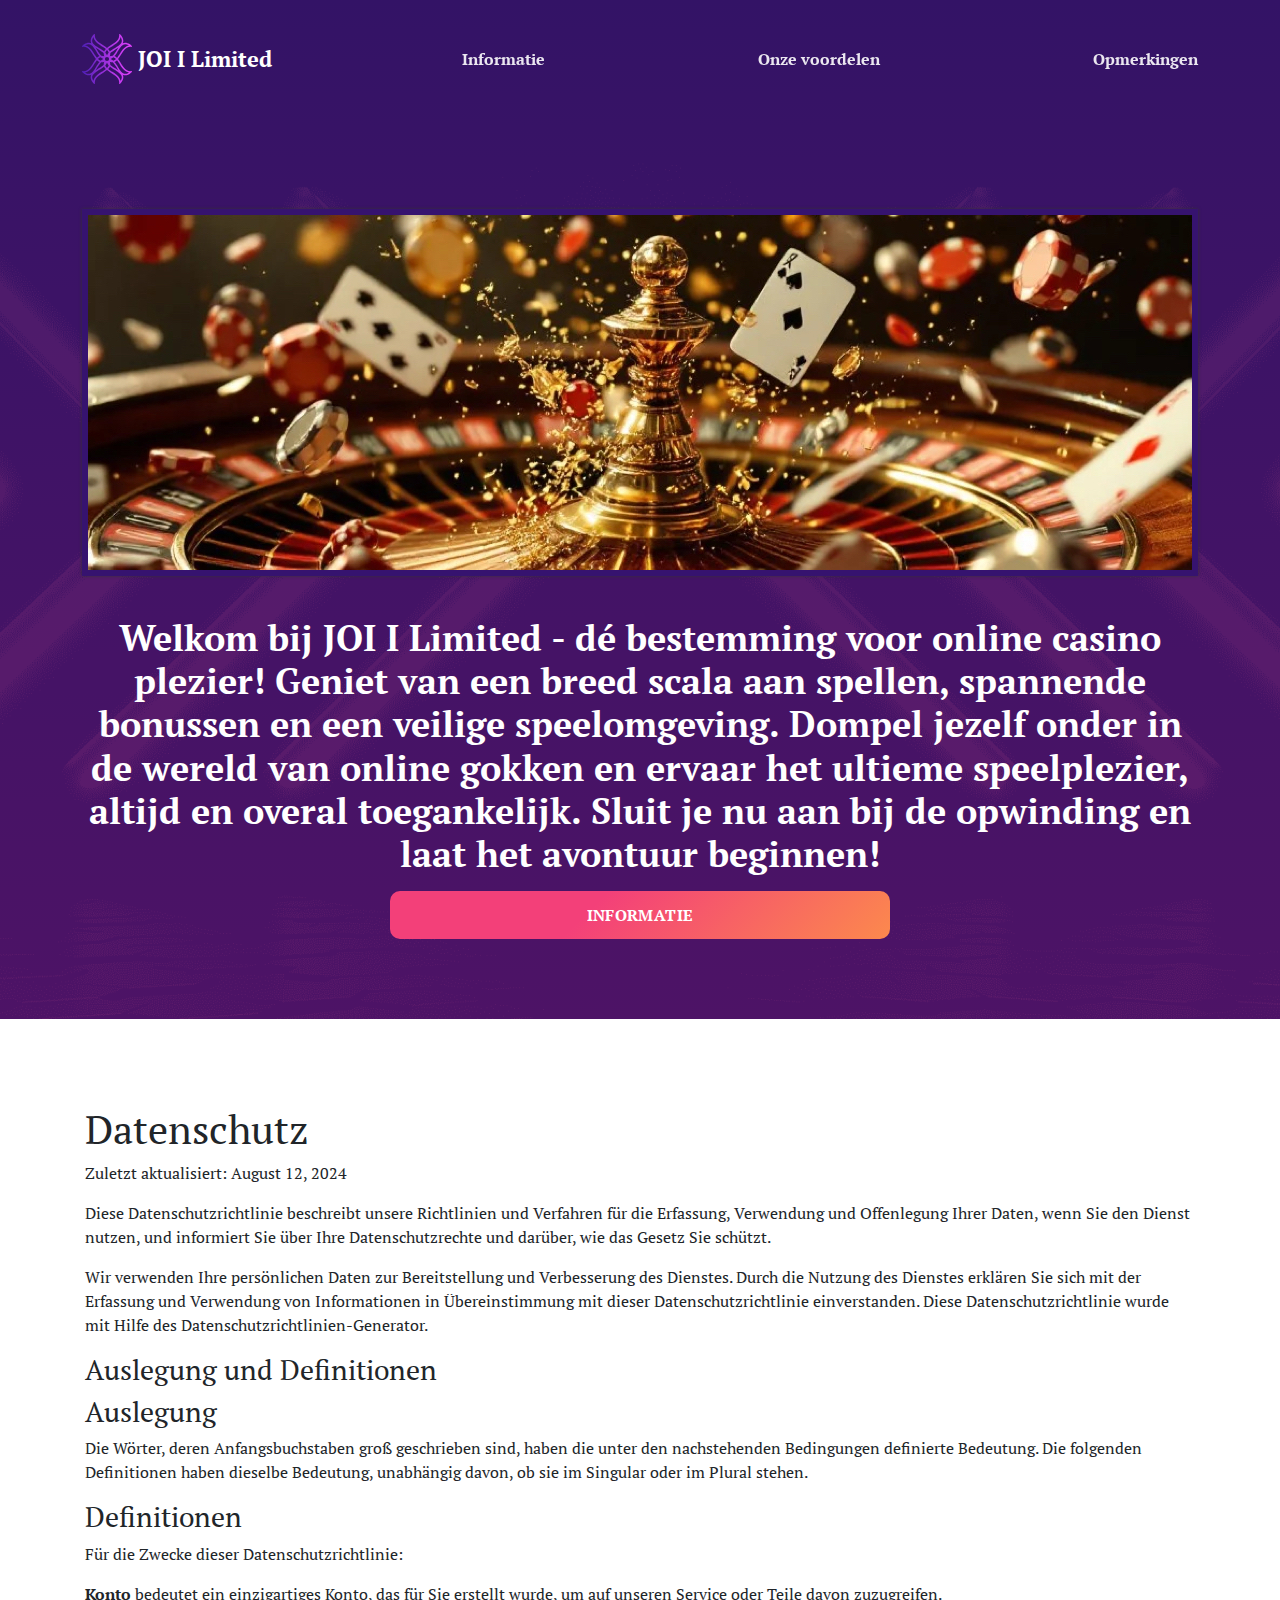
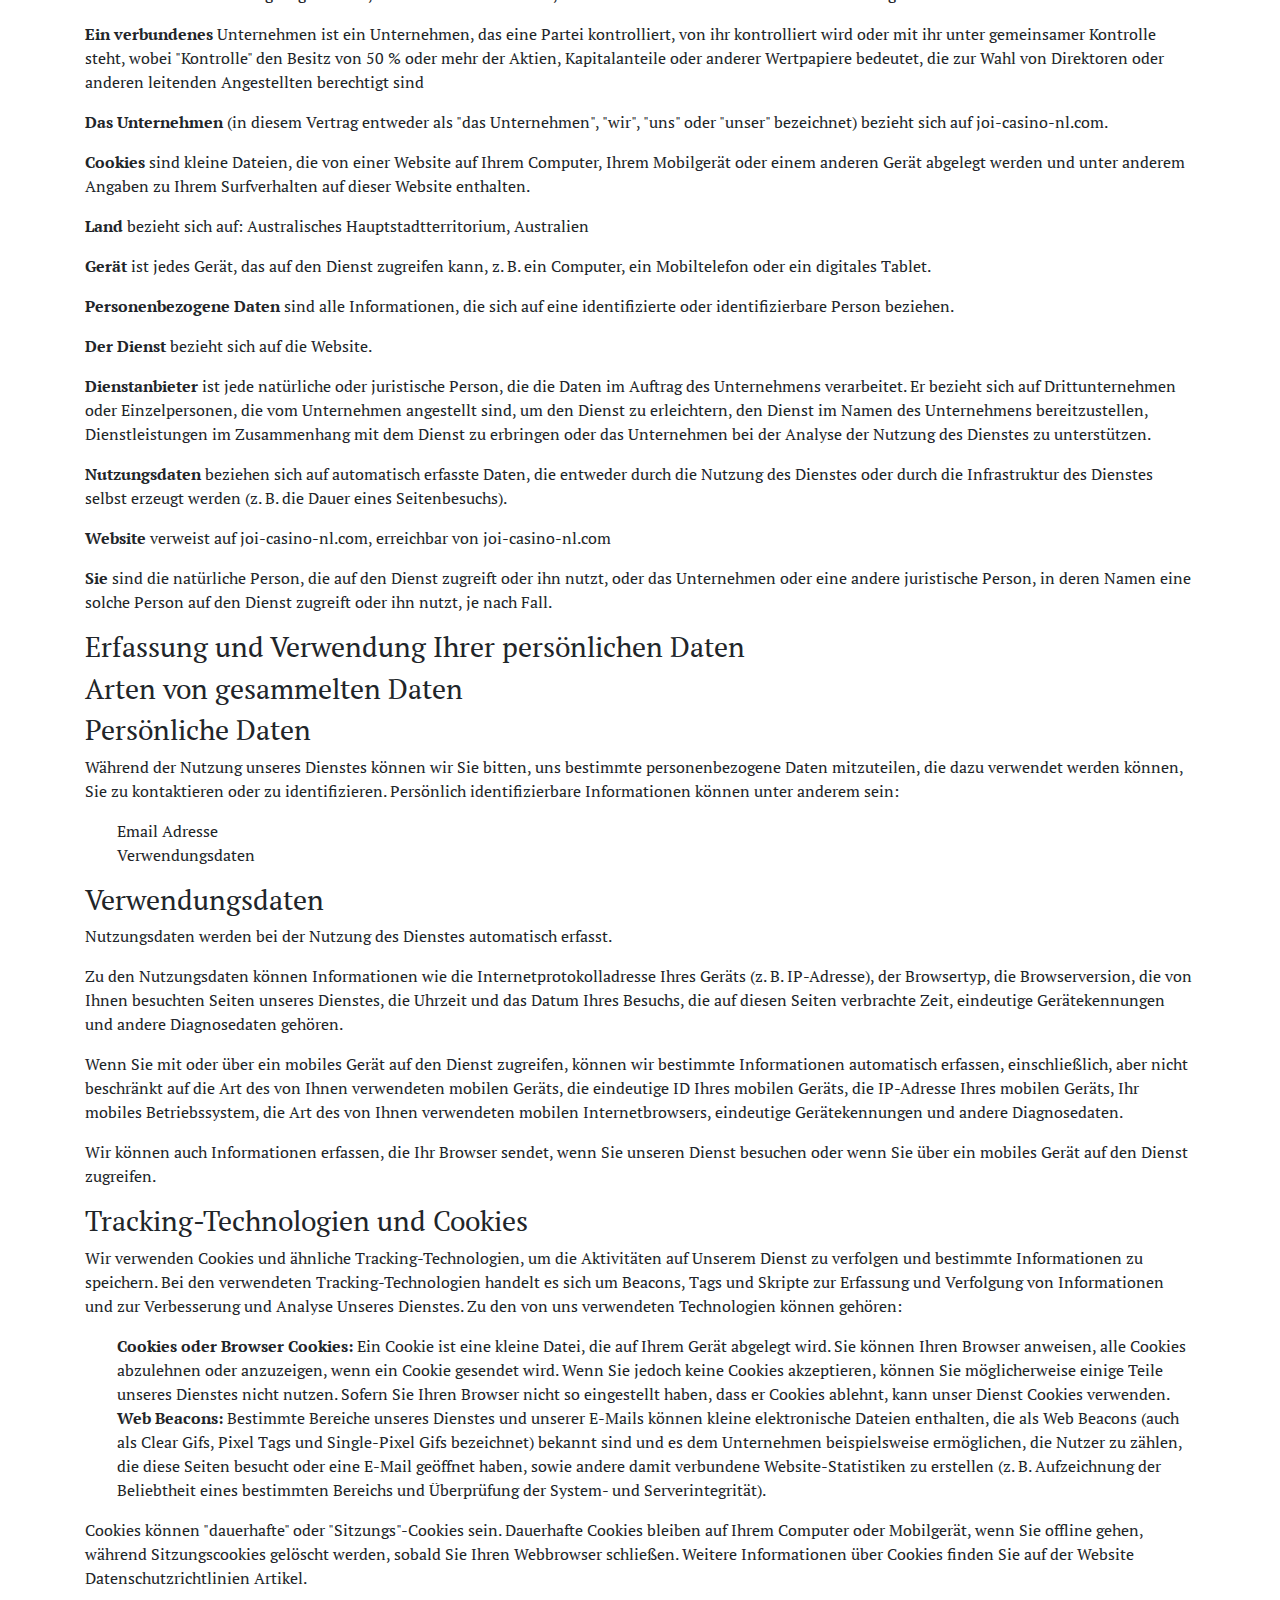
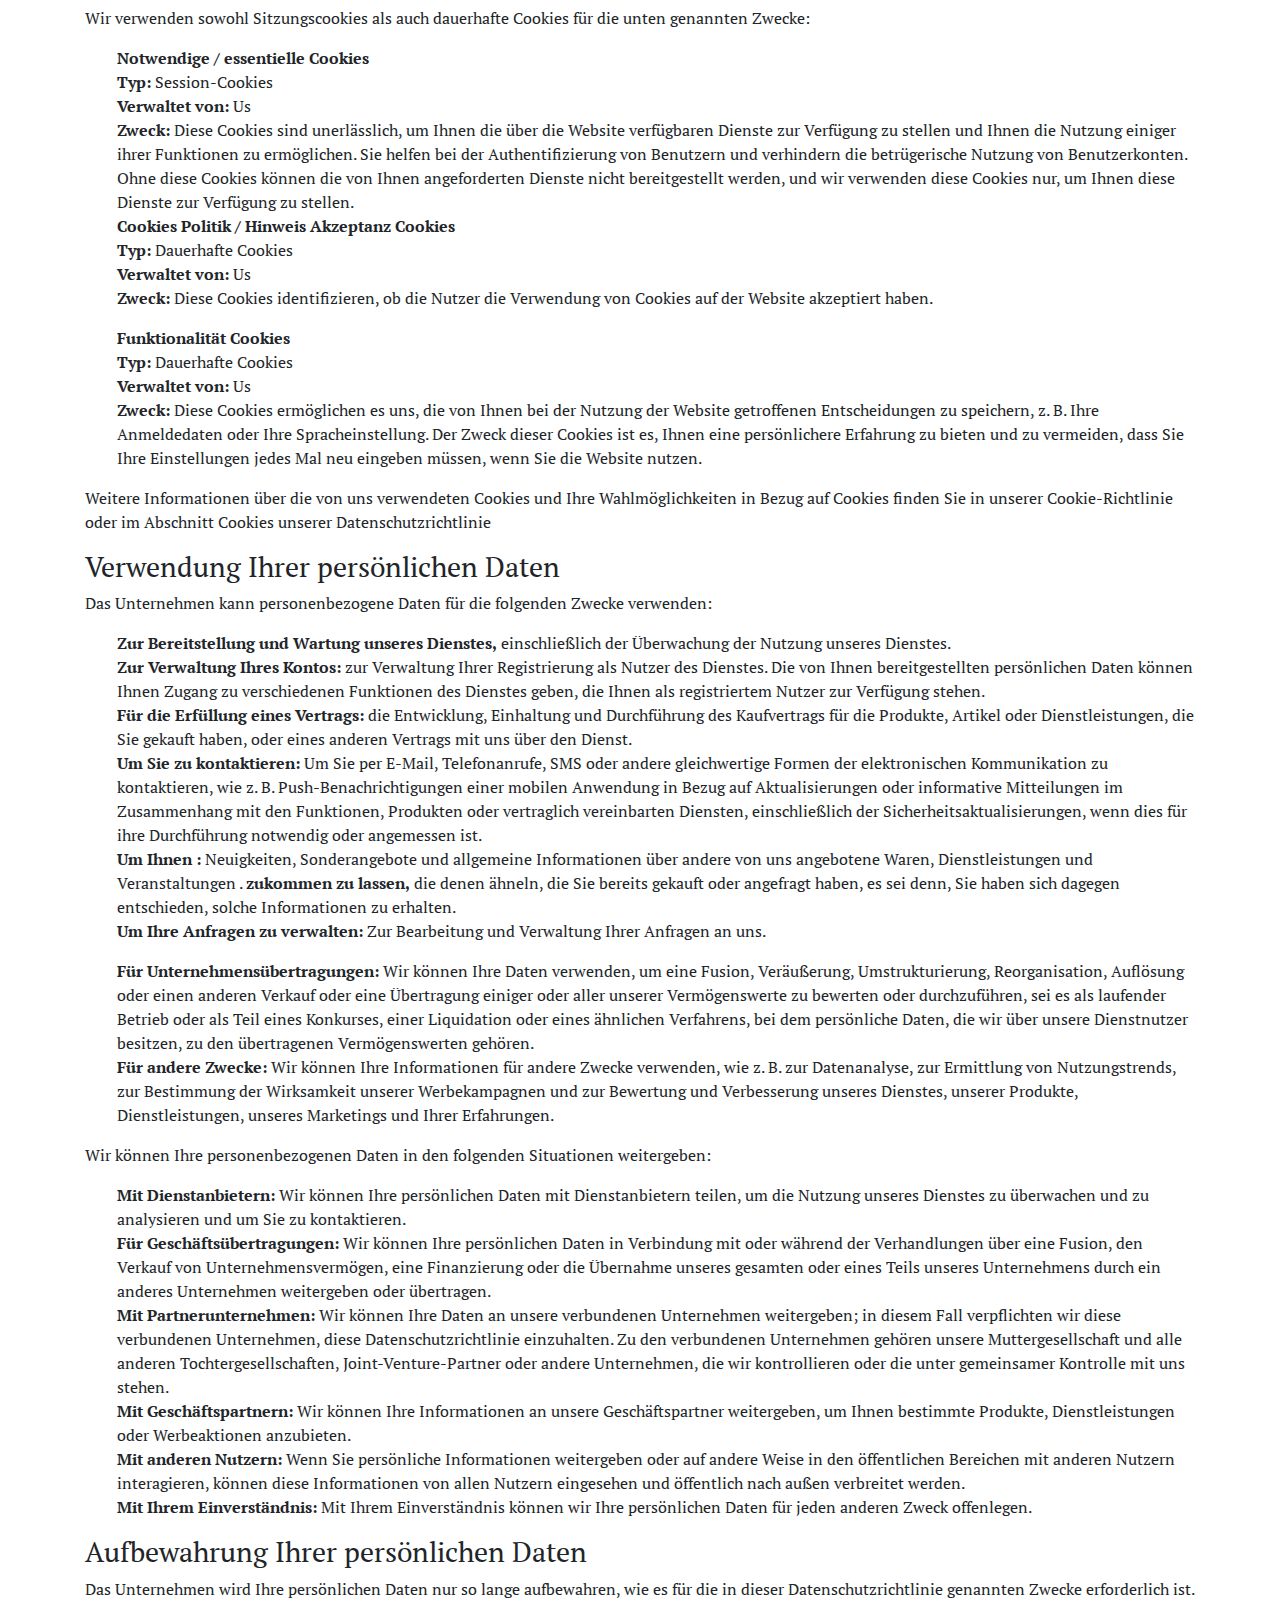
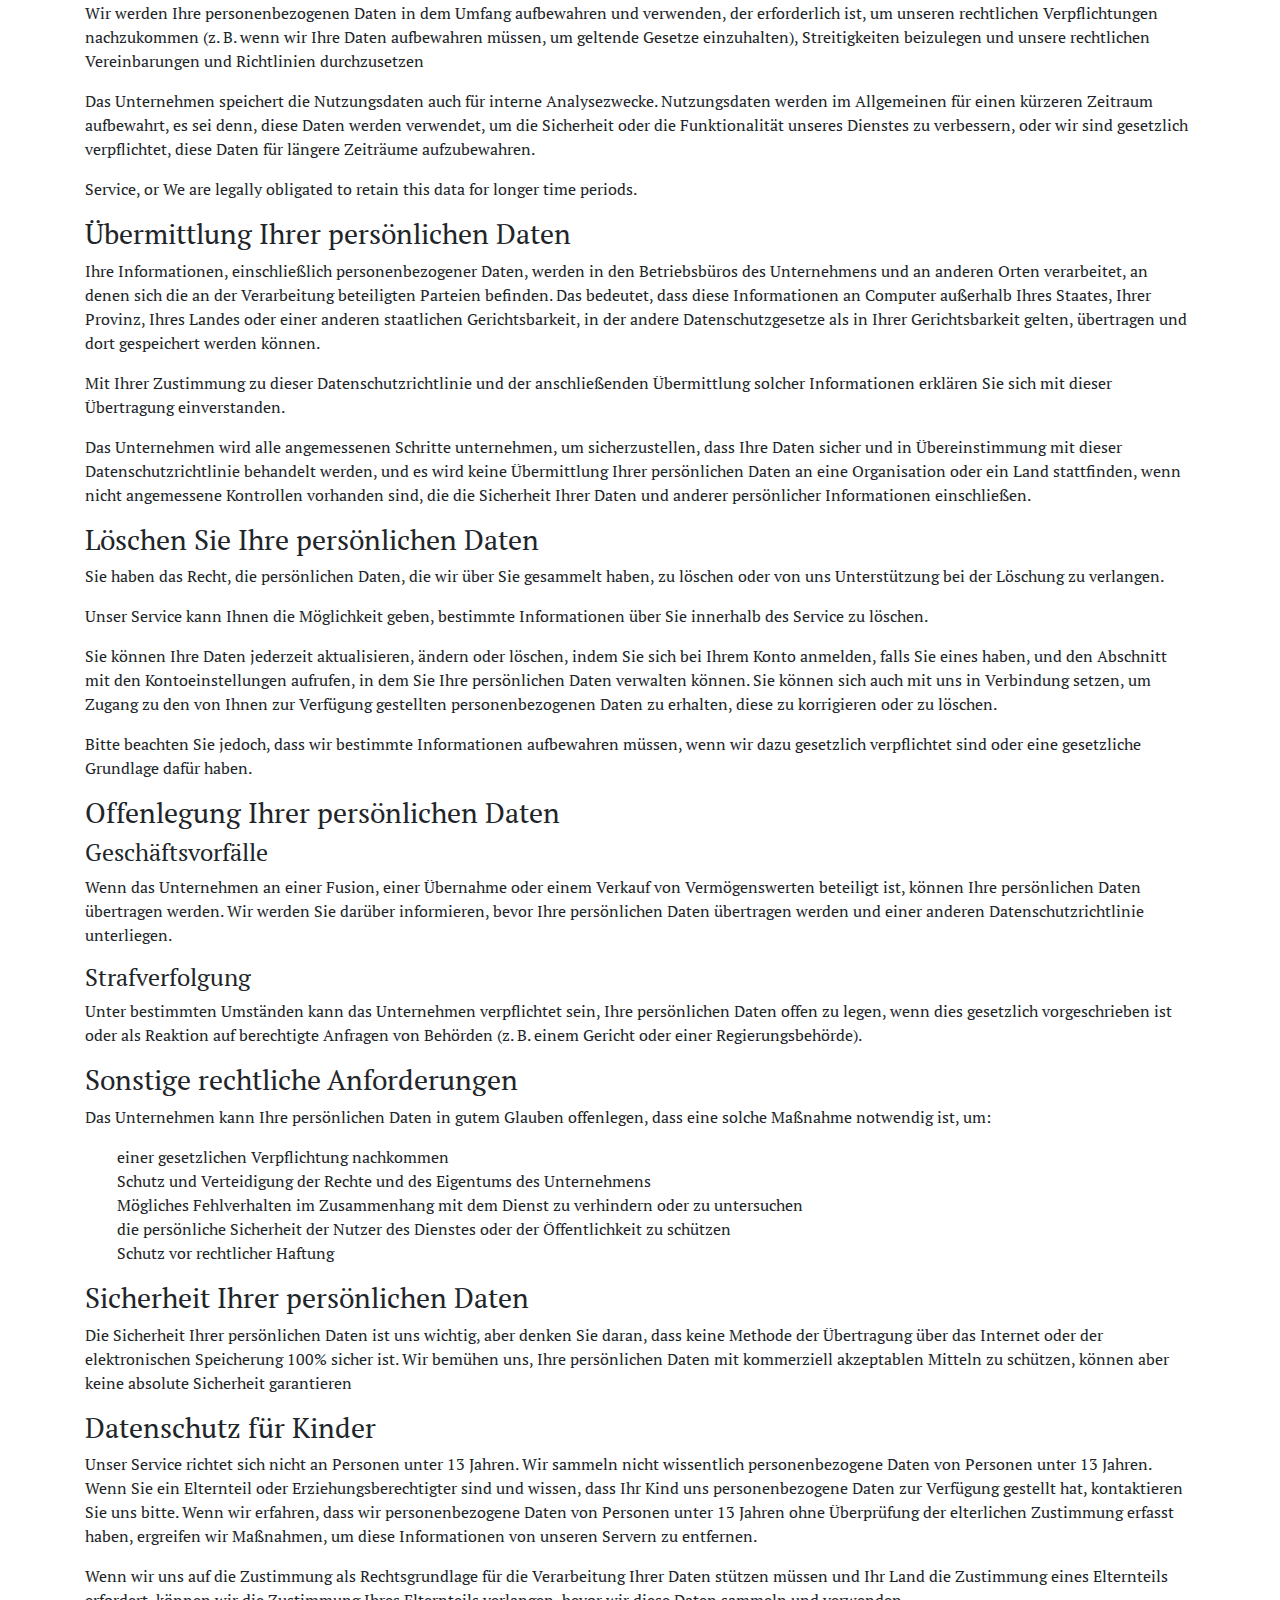
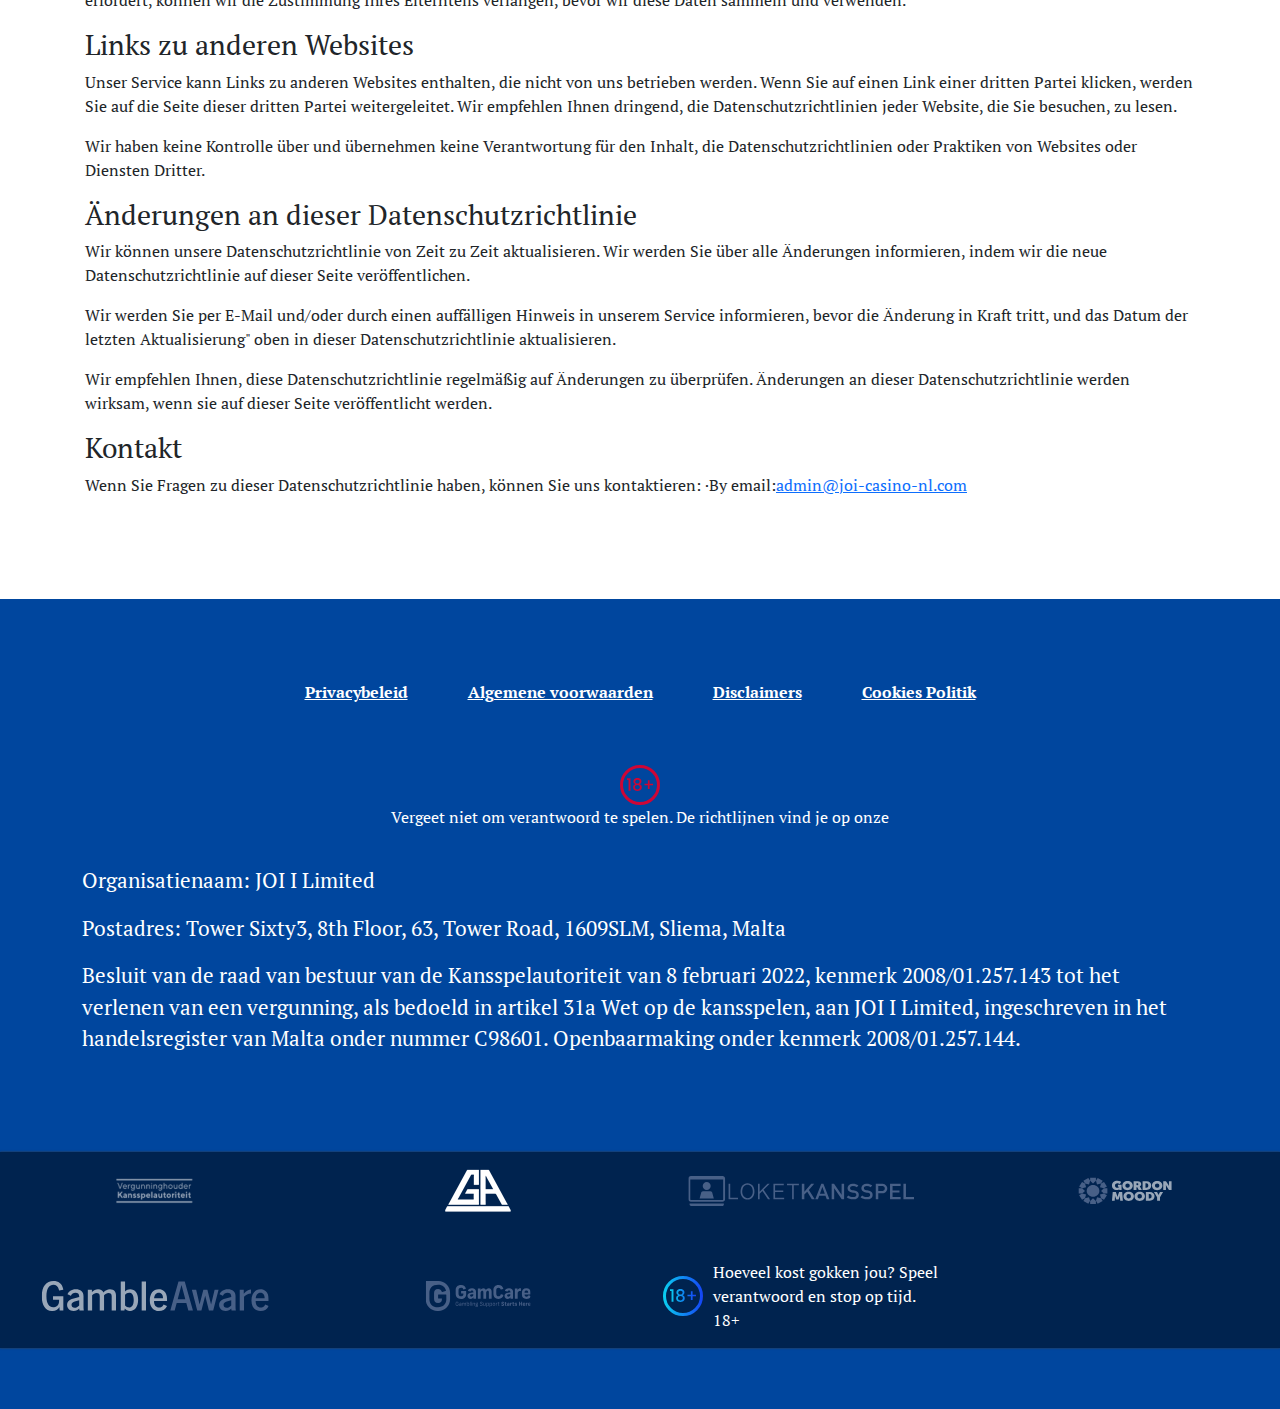
==== commit 61342c62: "1" ====
--- a/agreement.html
+++ b/agreement.html
@@ -646,7 +646,7 @@
             </div>
             
 
-<div class="container" style="padding: 86px 0px;">
+<div class="container" style="padding: 86px 15px;">
     <div class="content-block privacy-one">
         <div class="Dtnv"><h1 class="HAok">Datenschutz</h1>
             <p class="gRDv">Zuletzt aktualisiert: August 12, 2024</p>
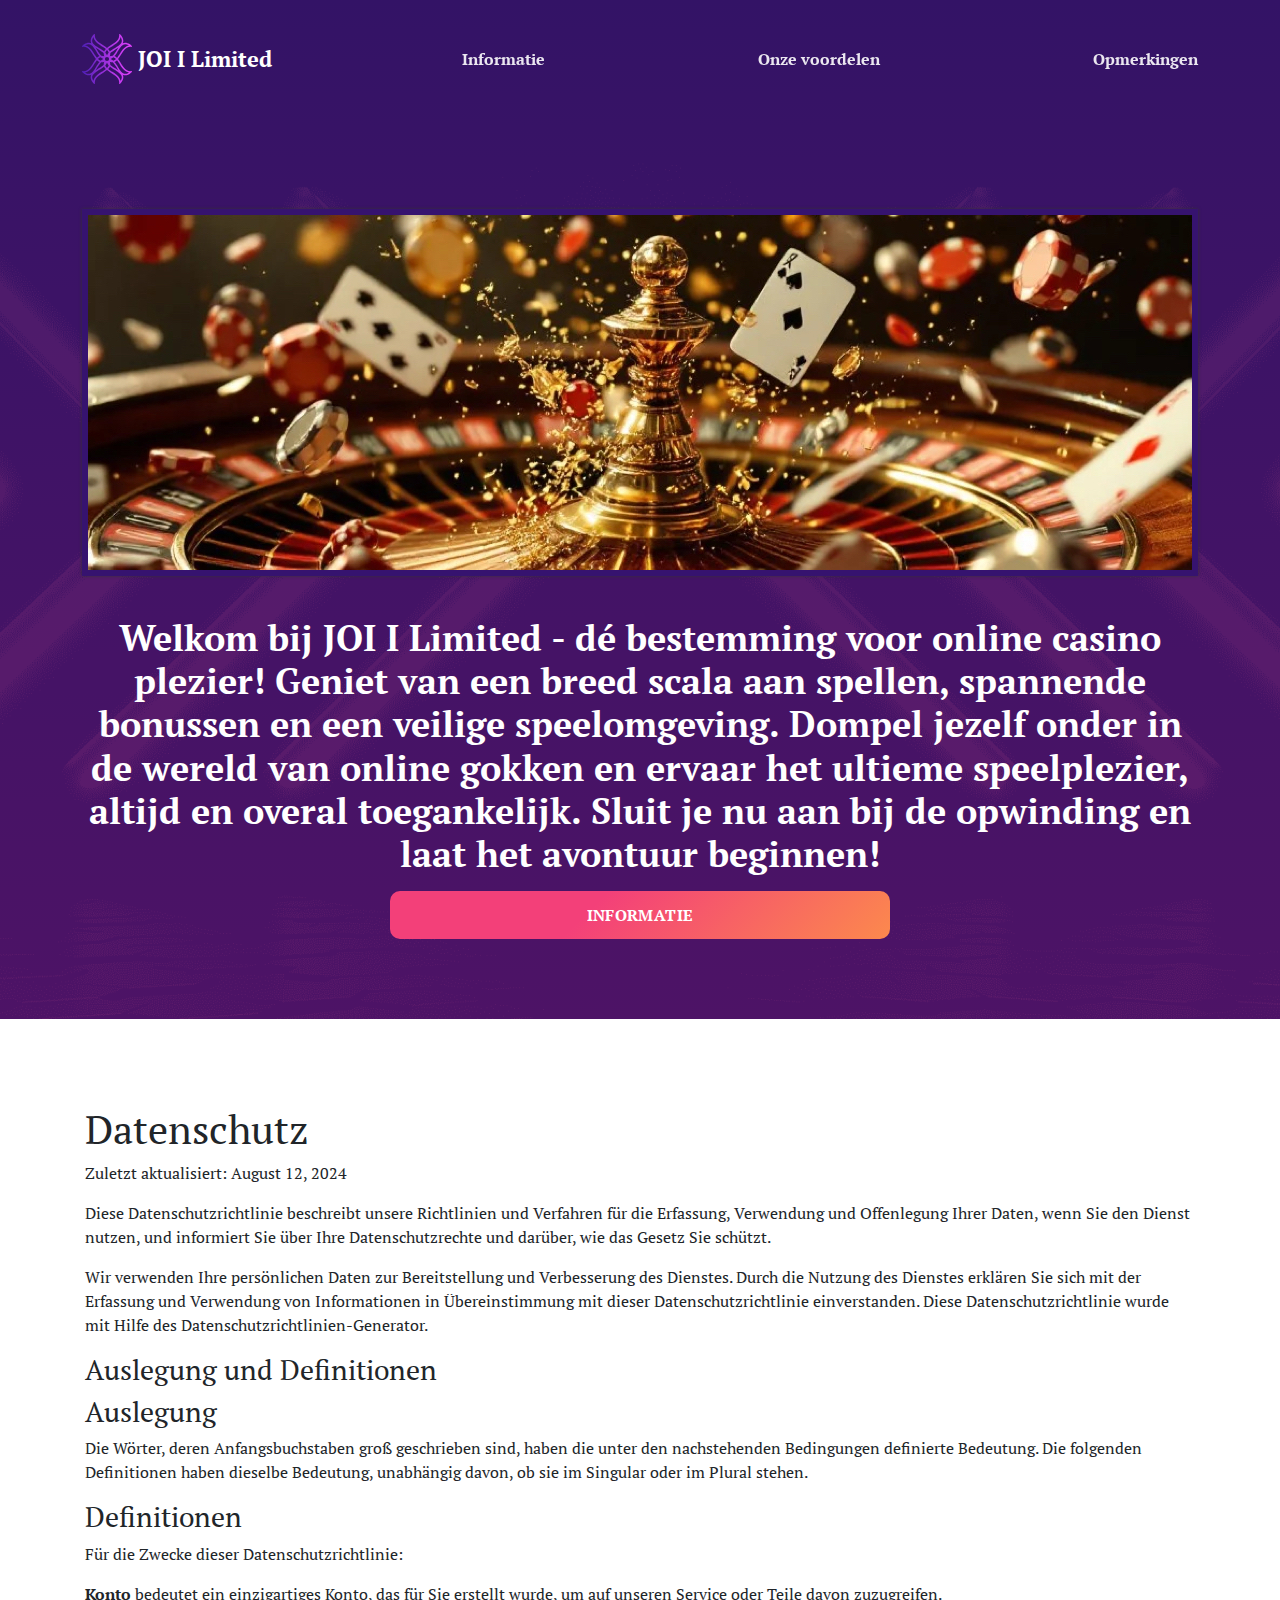
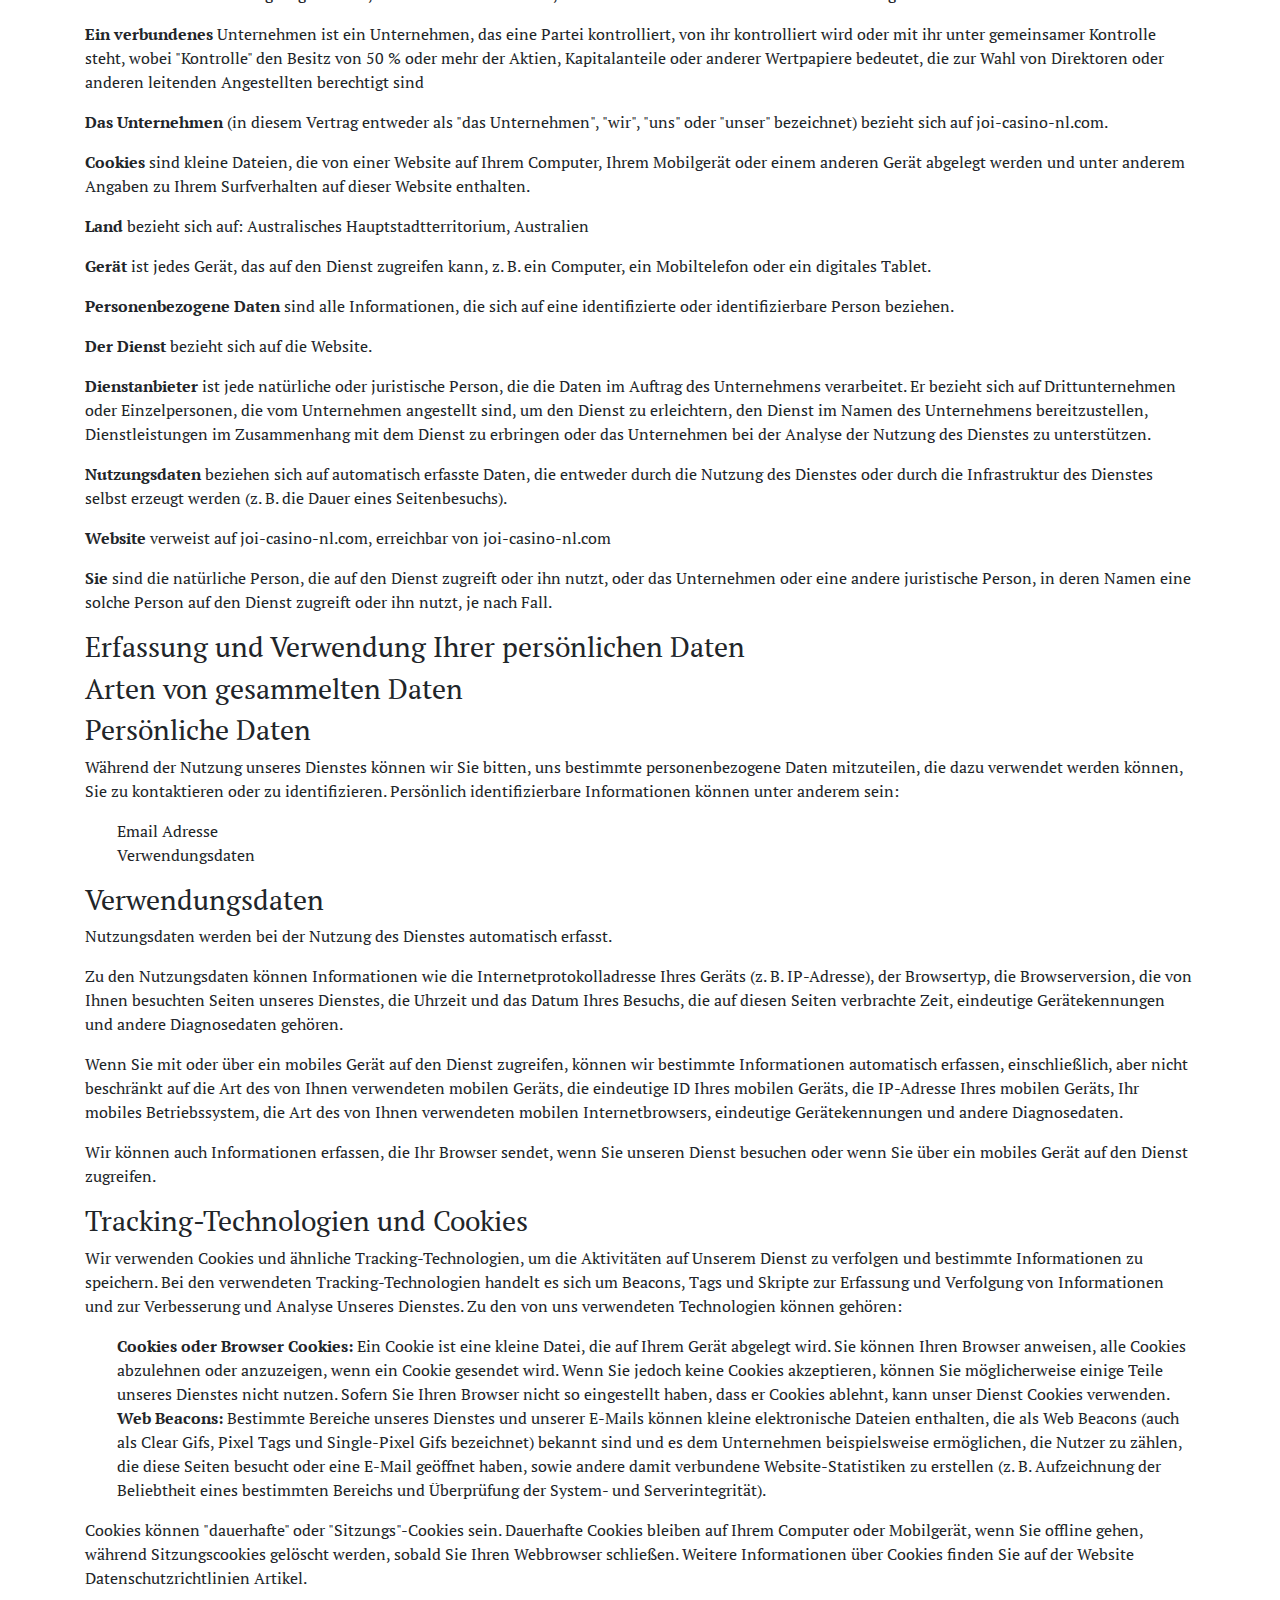
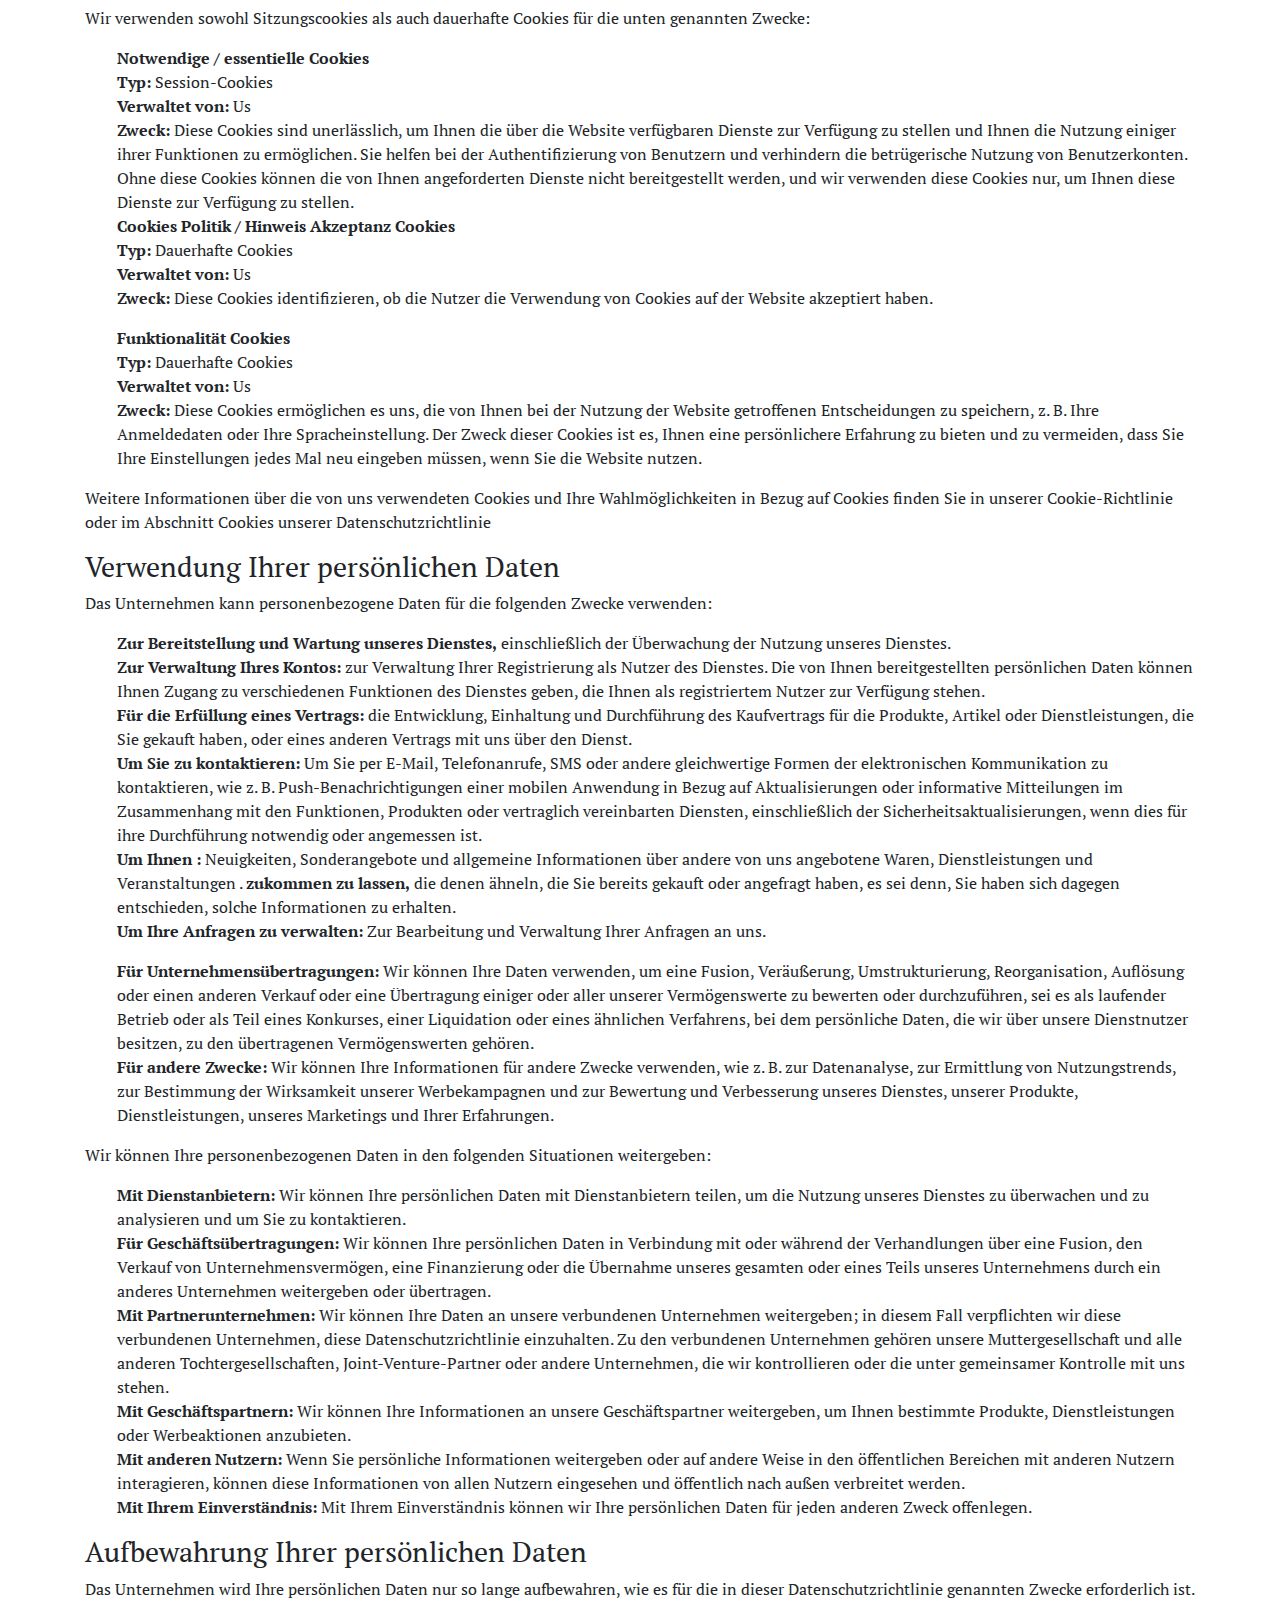
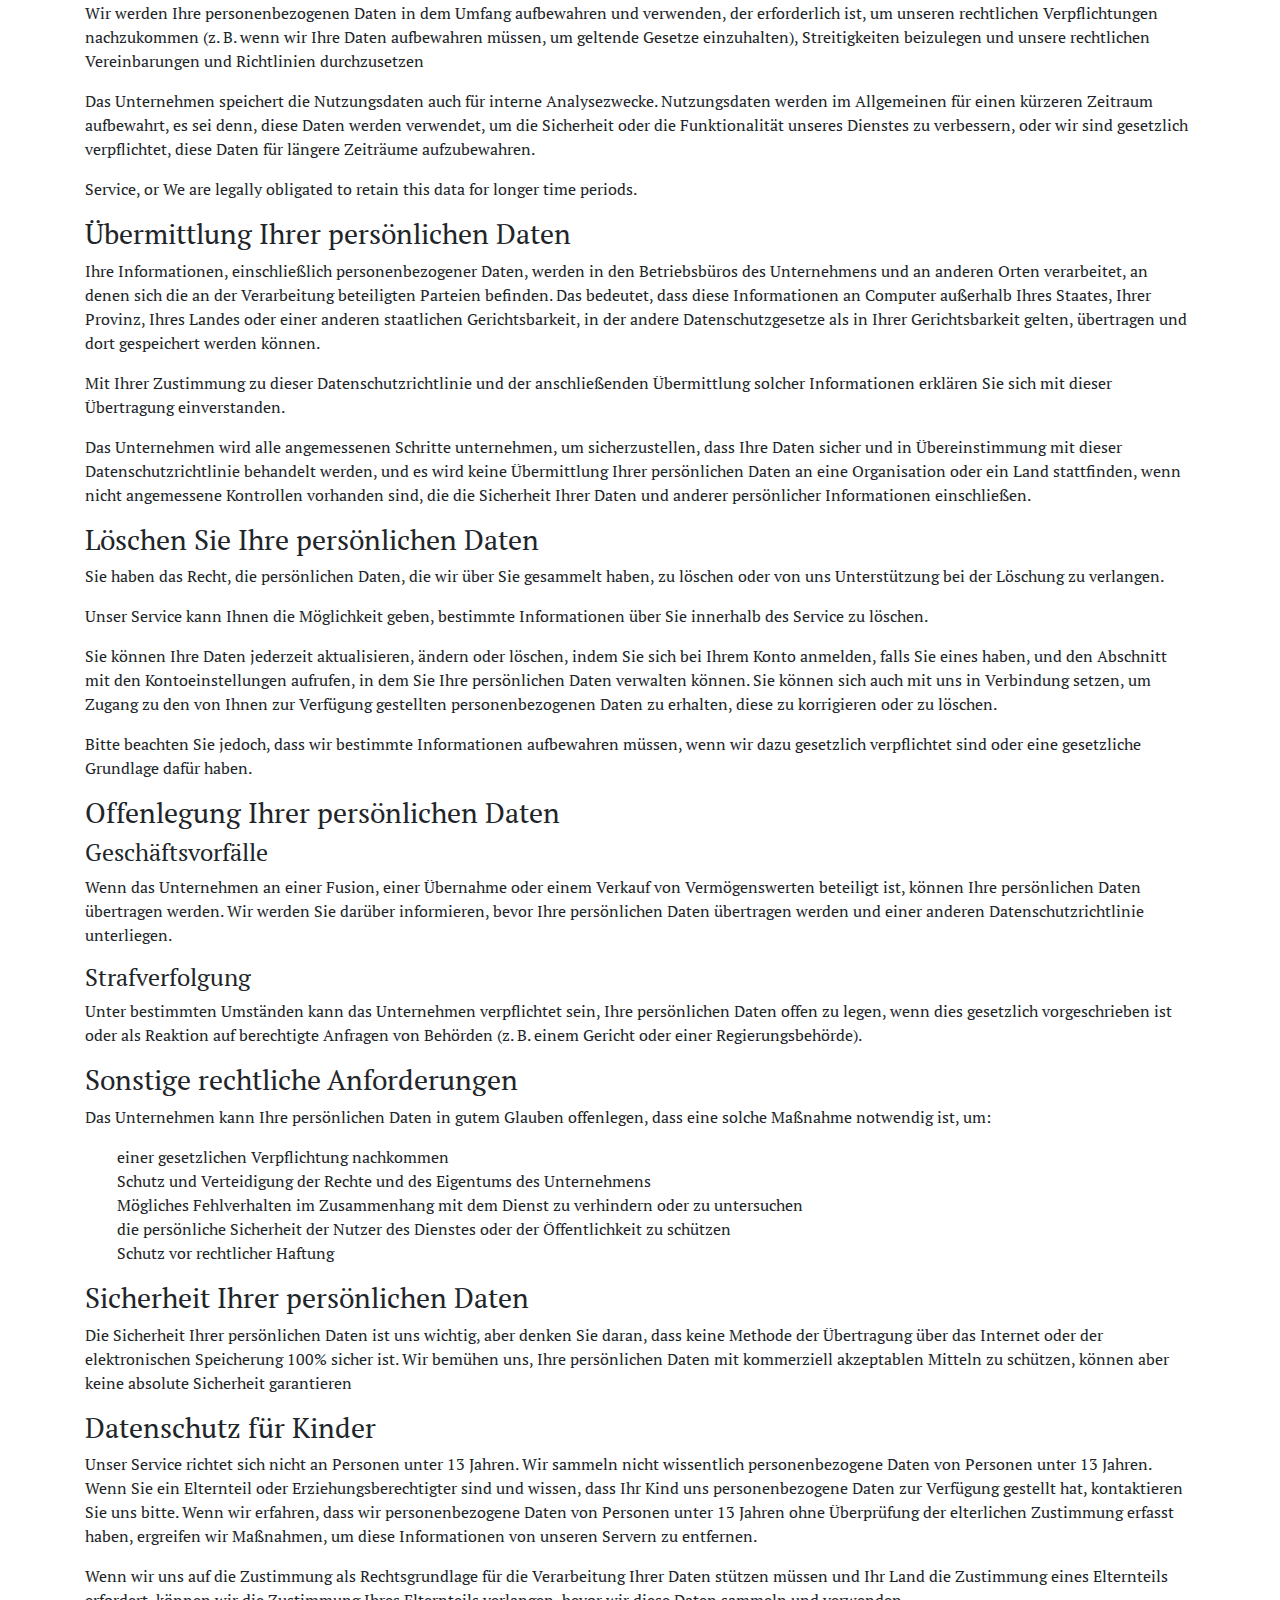
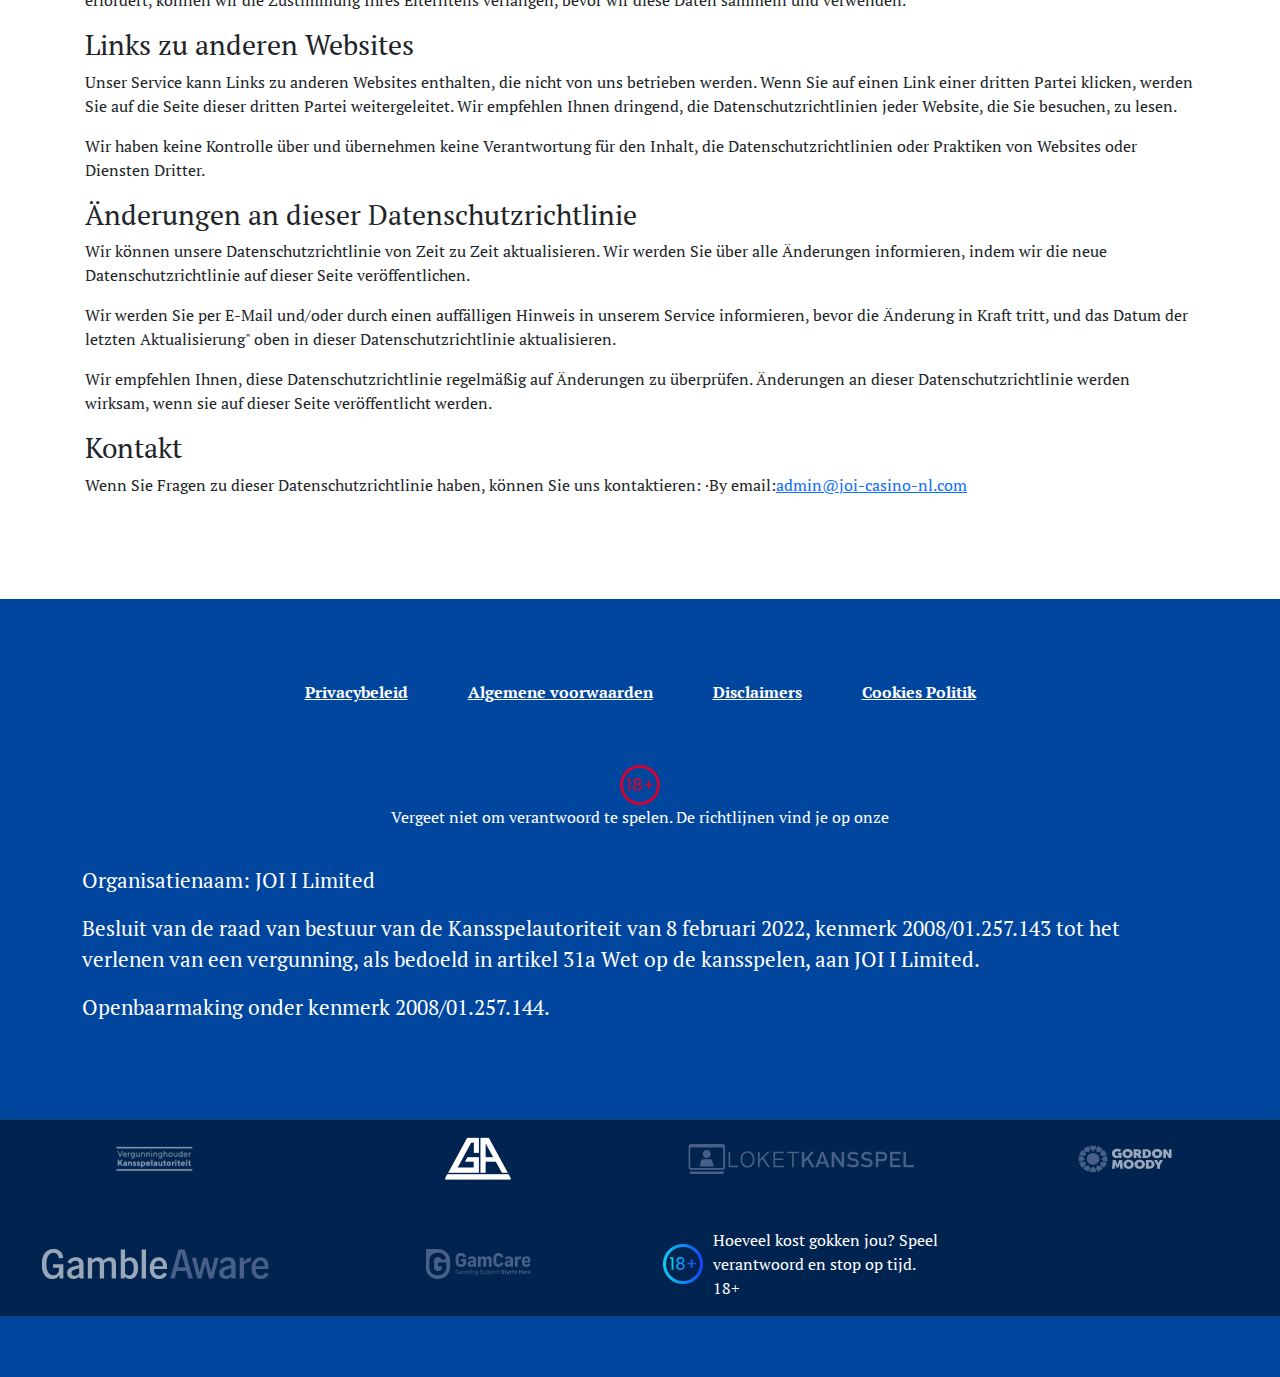
==== commit c13ed22c: "1" ====
--- a/agreement.html
+++ b/agreement.html
@@ -69,6 +69,8 @@
                 display: flex;
                 align-items: center;
                 gap: 6px;
+              color: #fff;
+              text-decoration: none;
             }
             .wrapFirst--logo img{
                 width: 50px;
@@ -616,10 +618,10 @@
                     <div class="container nav__container offerfw--details">
                         <div class="row" style="align-items: center;">
                             <div class="col-4">
-                                <div class="wrapFirst--logo">
+                                <a href="index.html" class="wrapFirst--logo">
                                     <img src="homepage-logo.svg" alt="">
                                     <h2>JOI I Limited</h2>
-                                </div>
+                                </a>
                             </div>
                             <div class="col-8">
                                 <ul class="navbar--box">
@@ -994,13 +996,8 @@
             <div class="contact--box paddFirst bnw" id="ct" style="padding: 20px;">
                 <div class="container">
                     <p style="font-size: 21px;">Organisatienaam: JOI I Limited</p>
-                    <p style="font-size: 21px;">Postadres: Tower Sixty3, 8th Floor, 63, Tower Road, 1609SLM, Sliema, Malta</p>
-                    <p style="font-size: 21px;">Besluit van de raad van bestuur van de Kansspelautoriteit van 8
-                        februari 2022, kenmerk 2008/01.257.143 tot het verlenen van een
-                        vergunning, als bedoeld in artikel 31a Wet op de kansspelen, aan
-                        JOI I Limited, ingeschreven in het handelsregister van Malta onder
-                        nummer C98601. Openbaarmaking onder kenmerk
-                        2008/01.257.144.</p>
+                <p style="font-size: 21px;">Besluit van de raad van bestuur van de Kansspelautoriteit van 8 februari 2022, kenmerk 2008/01.257.143 tot het verlenen van een vergunning, als bedoeld in artikel 31a Wet op de kansspelen, aan JOI I Limited.</p>
+                <p style="font-size: 21px;">Openbaarmaking onder kenmerk 2008/01.257.144.</p>
                 </div>
             </div>
 
